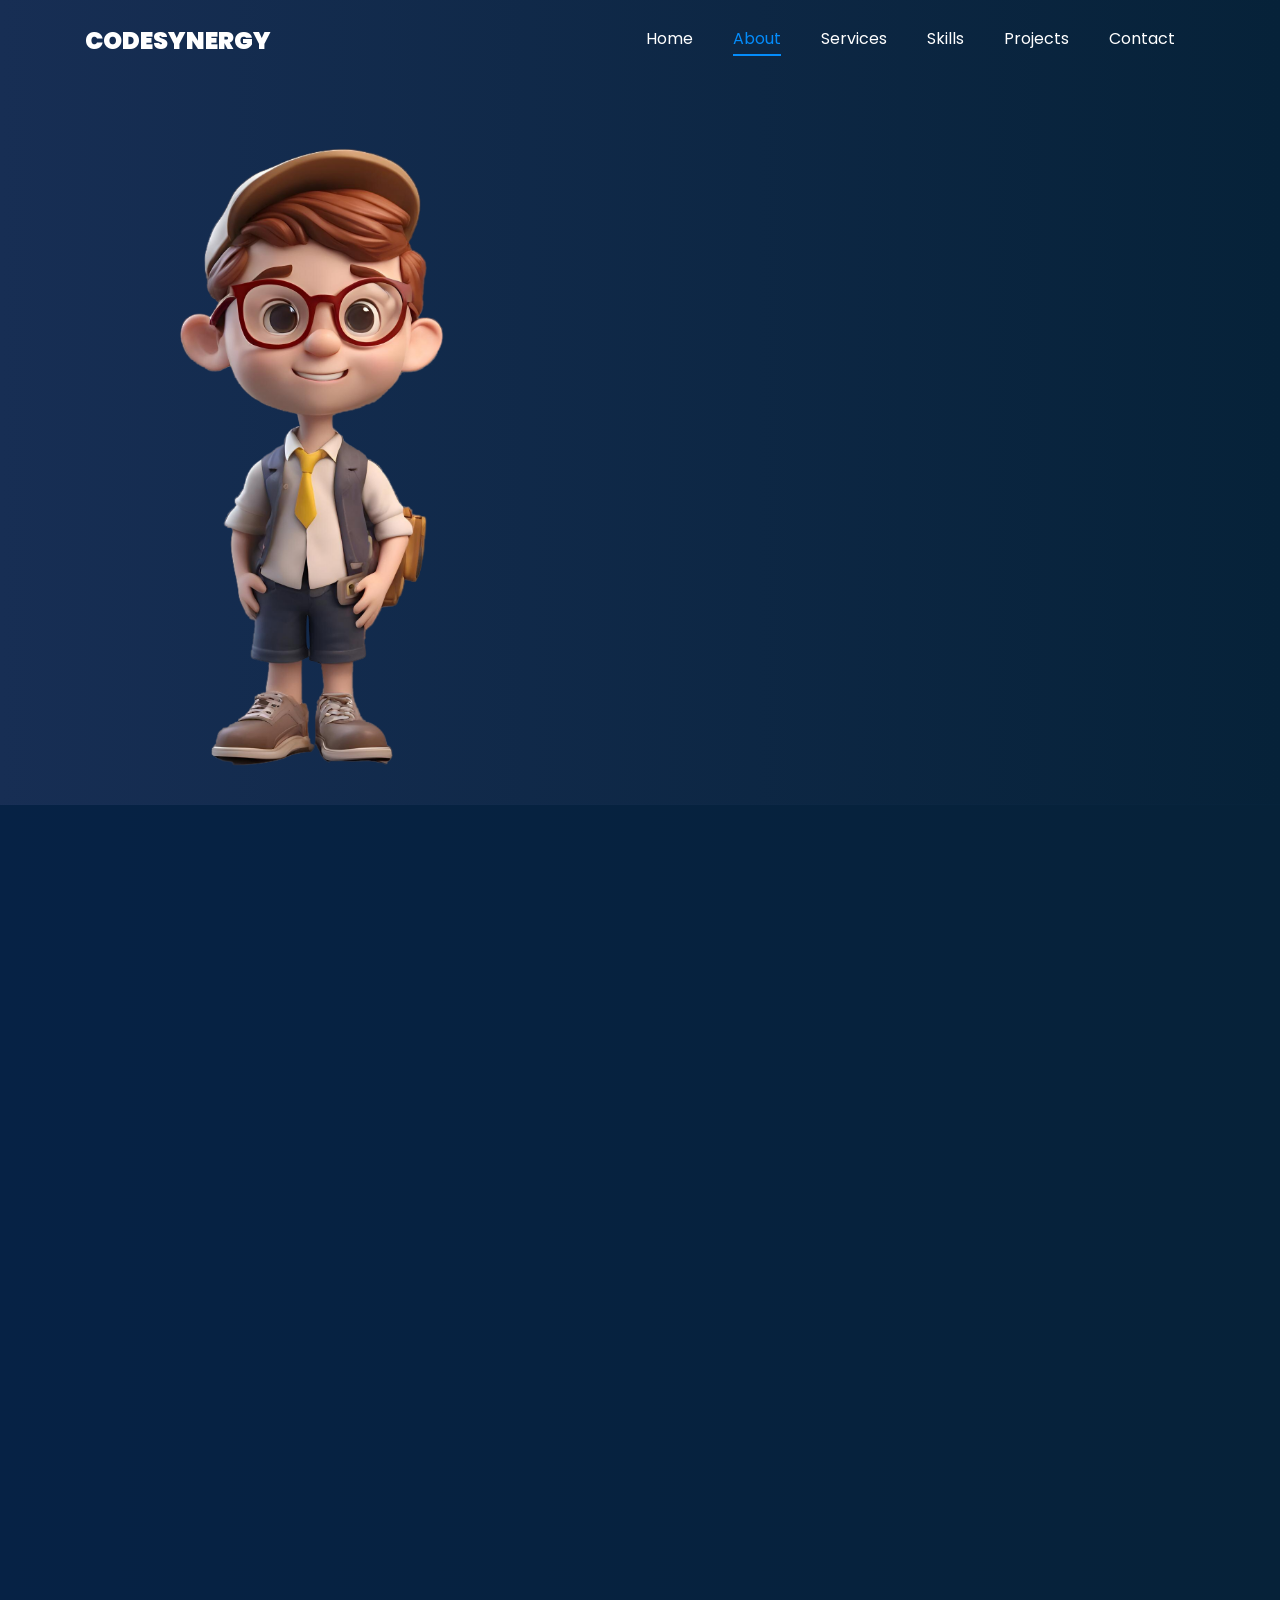
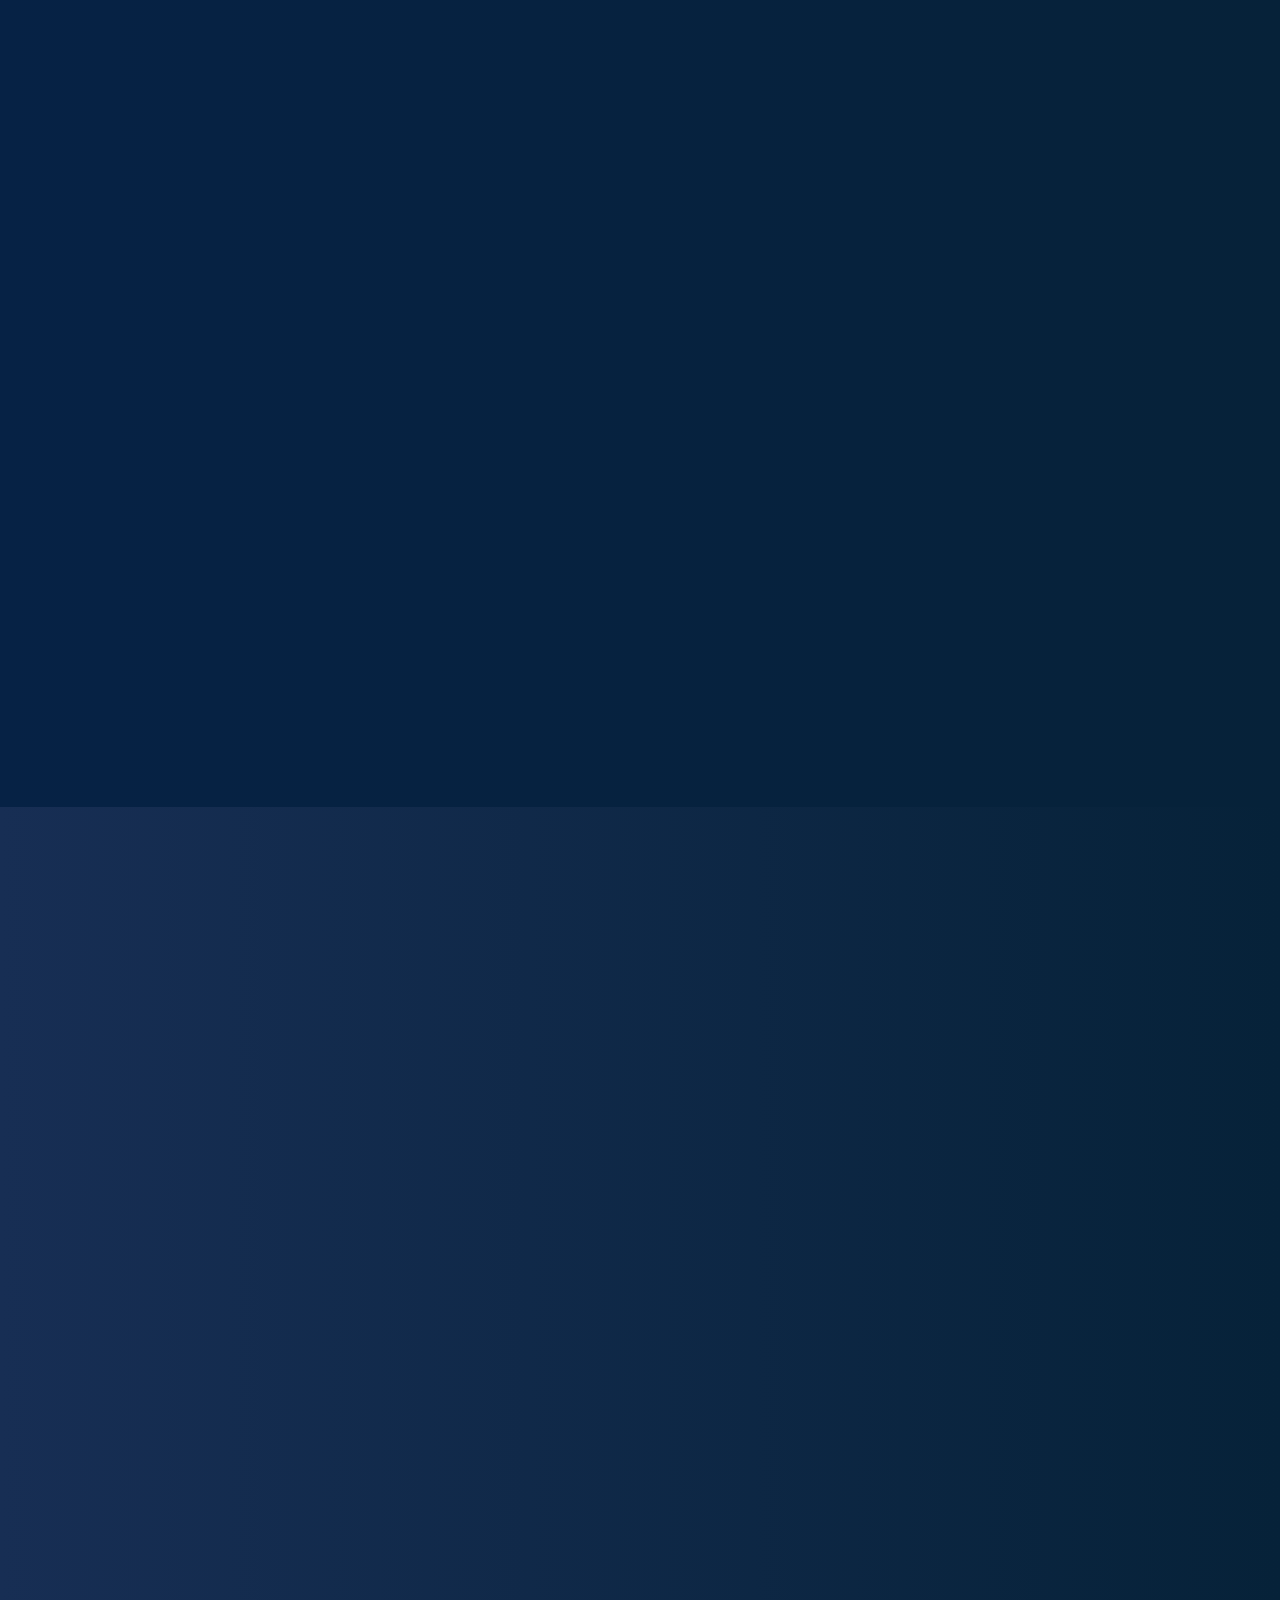
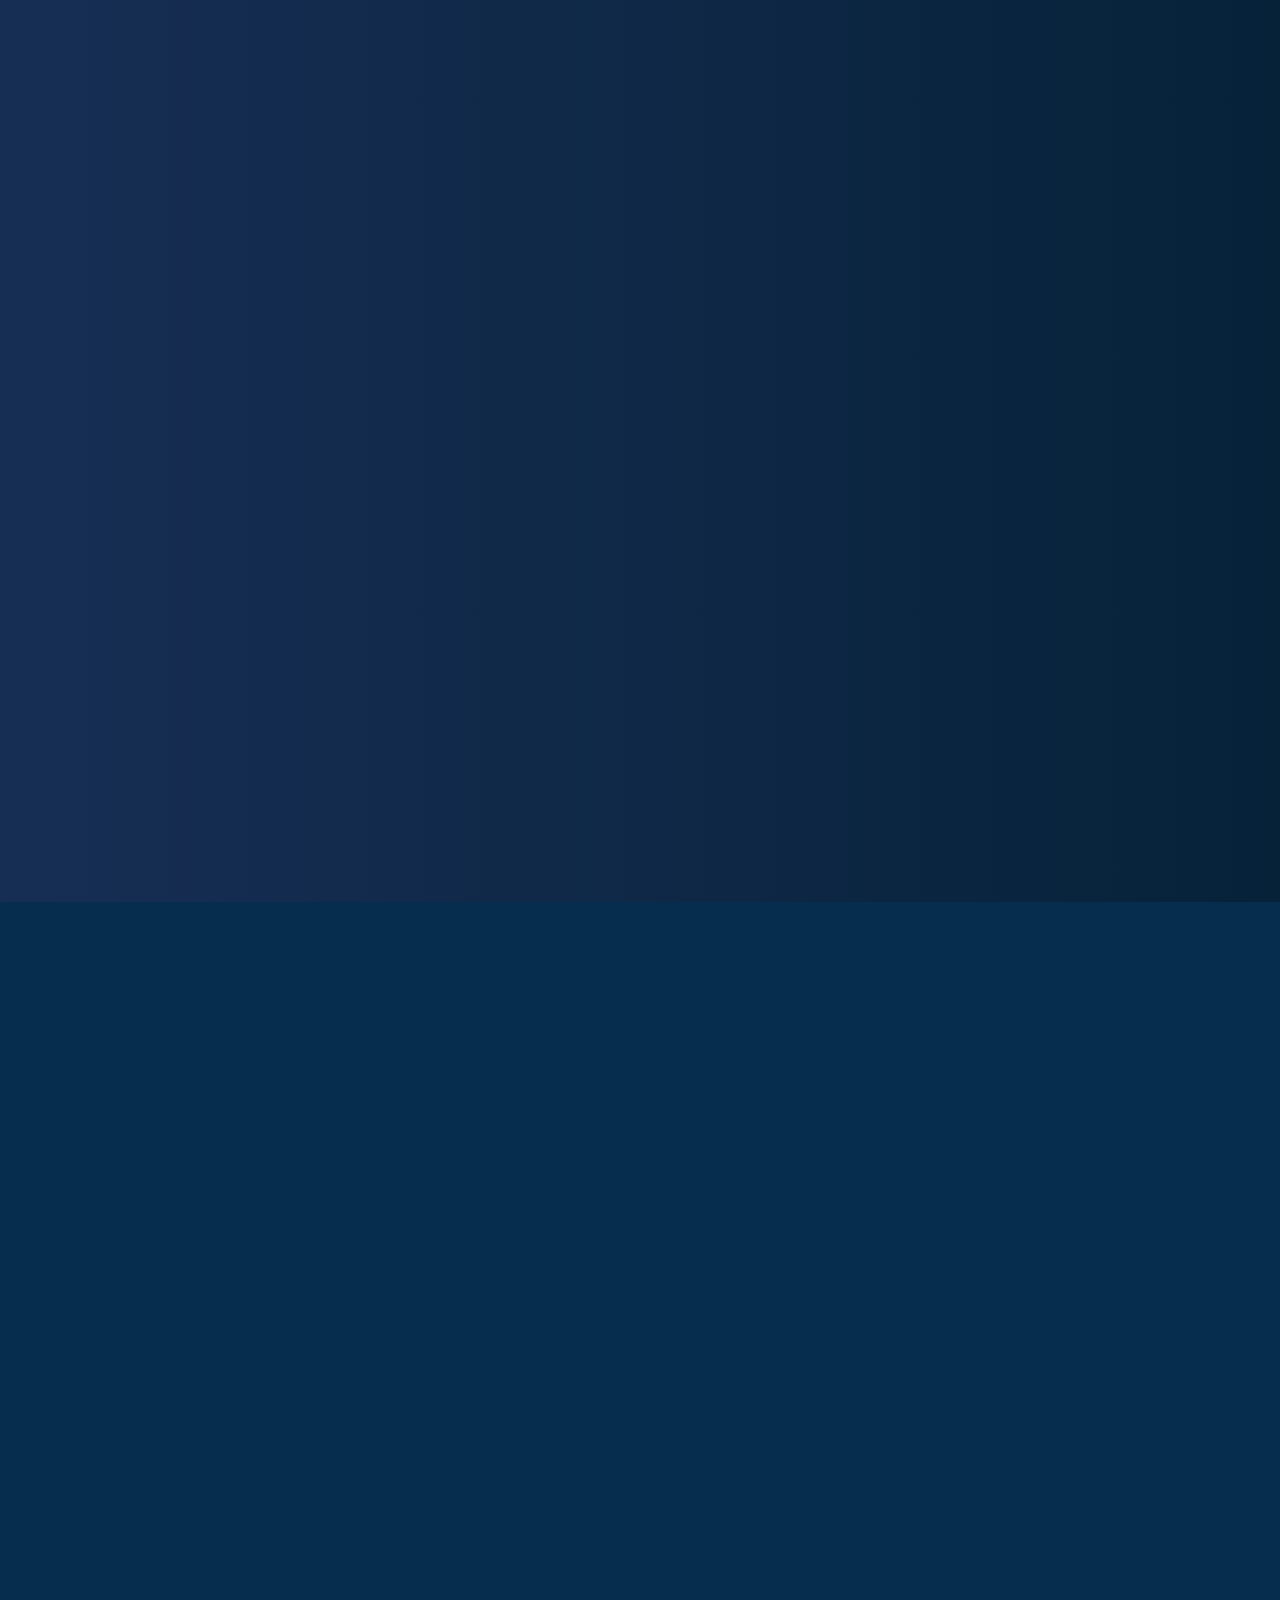
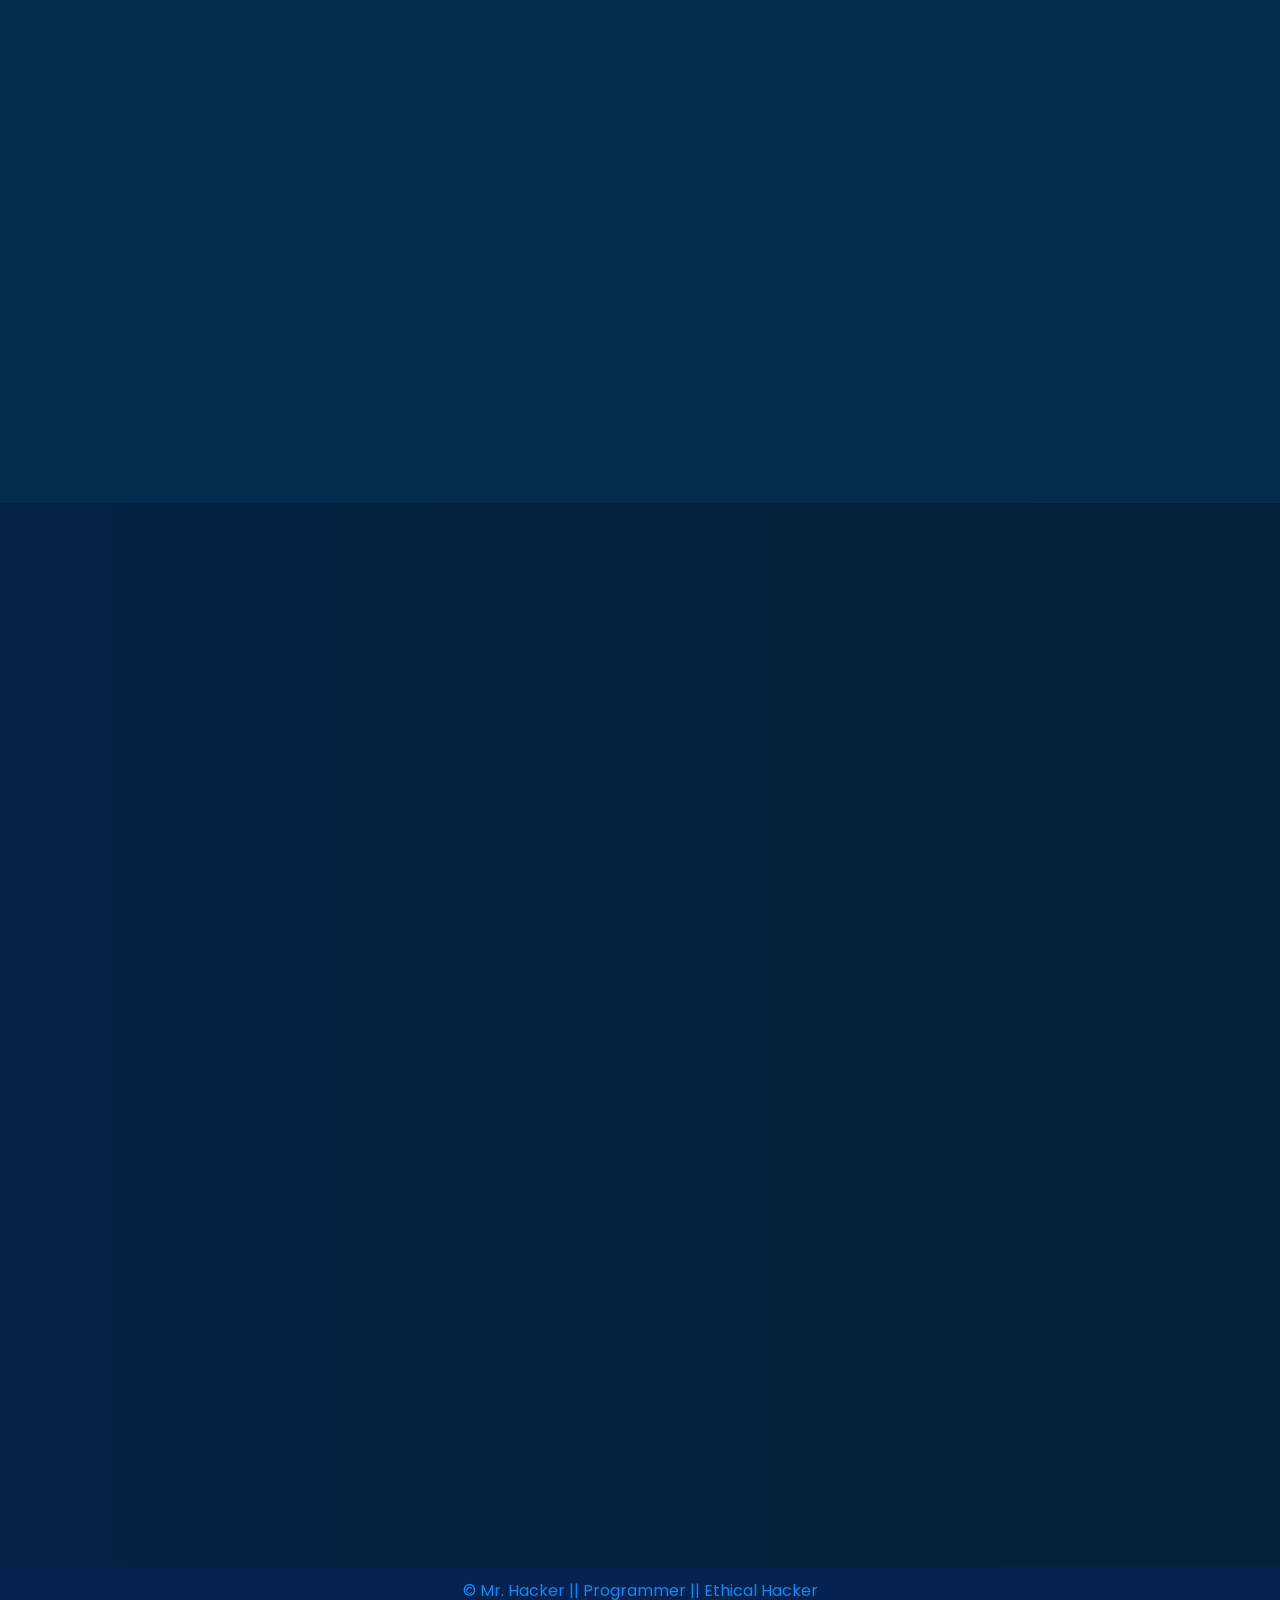
==== index.html @ ca4d8a1b "portfolio website Signed-off-by: pankajneema <pankaj200321@gmail.com>" ====
<!DOCTYPE html>
<html lang="en">

<head>

	<title>Clark - Free Bootstrap 4 Template by Colorlib</title>
	<style>
		.progress-wrap {
			background:   #3876d9;
			background-image: linear-gradient(to right, #0b3a60,#053869 );		
				padding: 20px;
			margin-bottom: 20px;
			border-radius: 5px;
			border-color:  #048cfb;
			border-width: 1px;
		}
		.progress-wrap h3 {
			font-size: 18px;
			margin-bottom: 10px;
			border-color:  #048cfb;
			border-width: 1px;
		}
		.progress-wrap p {
			font-size: 14px;
			color: #555;
		}
		.progress-wrap i { 
			font-size: 20px;
			margin-right: 10px;
			color: #007bff;
		}

		.sub_line {
			color: #d3d3d3;
		}
	</style>
	
	
	<meta charset="utf-8">
	<meta name="viewport" content="width=device-width, initial-scale=1, shrink-to-fit=no">

	<link href="https://fonts.googleapis.com/css?family=Poppins:100,200,300,400,500,600,700,800,900" rel="stylesheet">

	<link rel="stylesheet" href="css/open-iconic-bootstrap.min.css">
	<link rel="stylesheet" href="css/animate.css">
	<link rel="stylesheet" href="css/contact.css">
	<link rel="stylesheet" href="css/owl.carousel.min.css">
	<link rel="stylesheet" href="css/owl.theme.default.min.css">
	<link rel="stylesheet" href="css/magnific-popup.css">

	<link rel="stylesheet" href="css/aos.css">

	<link rel="stylesheet" href="css/ionicons.min.css">

	<link rel="stylesheet" href="css/flaticon.css">
	<link rel="stylesheet" href="css/icomoon.css">
	<script src="js/jquery-3.3.1.min.js"></script>
	<link rel="stylesheet" href="css/style.css">
	<link rel="stylesheet" href="https://cdnjs.cloudflare.com/ajax/libs/font-awesome/5.15.4/css/all.min.css">


</head>

<body data-spy="scroll" data-target=".site-navbar-target" data-offset="300">


	<nav class="navbar navbar-expand-lg navbar-dark ftco_navbar ftco-navbar-light site-navbar-target" id="ftco-navbar">
		<div class="container">
			<a class="navbar-brand" href="index.html">CodeSynergy</a>
			<button class="navbar-toggler js-fh5co-nav-toggle fh5co-nav-toggle" type="button" data-toggle="collapse"
				data-target="#ftco-nav" aria-controls="ftco-nav" aria-expanded="false" aria-label="Toggle navigation">
				<span class="oi oi-menu"></span> Menu
			</button>

			<div class="collapse navbar-collapse" id="ftco-nav">
				<ul class="navbar-nav nav ml-auto">
					<li class="nav-item"><a href="#home-section" class="nav-link"><span>Home</span></a></li>
					<li class="nav-item"><a href="#about-section" class="nav-link"><span>About</span></a></li>
					<!-- <li class="nav-item"><a href="#resume-section" class="nav-link"><span>Resume</span></a></li>  -->
					<li class="nav-item"><a href="#services-section" class="nav-link"><span>Services</span></a></li>
					<li class="nav-item"><a href="#skills-section" class="nav-link"><span>Skills</span></a></li>
					<li class="nav-item"><a href="#projects-section" class="nav-link"><span>Projects</span></a></li>
					<li class="nav-item"><a href="#contact-section" class="nav-link"><span>Contact</span></a></li>
				</ul>
			</div>
		</div>
	</nav>
	<section id="home-section" class="hero" style="background-color:  #062245; background-image: linear-gradient(to right, #062245, #062239);">
		<div class="home-slider  owl-carousel">
			<div class="slider-item ">
				<div class="overlay"></div>
				<div class="container">
					<div class="row d-md-flex no-gutters slider-text align-items-end justify-content-end"
						data-scrollax-parent="true">
						<div class="one-third js-fullheight order-md-last img"
							style="background-image:url(images/home_1.png);">
							<div class="overlay"></div>
						</div>
						<div class="one-forth d-flex  align-items-center ftco-animate"
							>
							<div class="text">
								<span class="subheading">Hello!</span>
								<h1 class="mb-4 mt-3">I'm <span>Pankaj Kumar</span></h1>
								<h2 class="mb-4">A software Engineer</h2>
								<p><a href="#" class="btn btn-primary py-3 px-4">Hire me</a> <a href="#"
										class="btn btn-white btn-outline-white py-3 px-4">My works</a></p>
							</div>
						</div>
					</div>
				</div>
			</div>

			<div class="slider-item">
				<div class="overlay"></div>
				<div class="container">
					<div class="row d-flex no-gutters slider-text align-items-end justify-content-end"
						data-scrollax-parent="true">
						<div class="one-third js-fullheight order-md-last img"
							style="background-image:url(images/home_2.png);">
							<div class="overlay"></div>
						</div>
						<div class="one-forth d-flex align-items-center ftco-animate"
							data-scrollax=" properties: { translateY: '70%' }">
							<div class="text">
								<h1><span class="subheading">Hello!</span></h1>
								<h1 class="mb-4 mt-3">I'm passionate about crafting innovative solutions as a <span>software engineer</span> based in India</h1>	
															<p><a  href="#contact-section" class="btn btn-primary py-3 px-4">Hire me</a> <a href="#services-section"
										class="btn btn-white btn-outline-white py-3 px-4">My works</a></p>
							</div>
						</div>
					</div>
				</div>
			</div>
		</div>
	</section>

	<section class="ftco-about img ftco-section ftco-no-pb" id="about-section" style="background-color: #3876d9; background-image: linear-gradient(to right, #172e54, #062239);">
		<div class="container">
			<div class="row d-flex">
				<div class="col-md-6 col-lg-5 d-flex">
					<div class="img-about img d-flex align-items-stretch">
						<div class="overlay"></div>
						<div class="img d-flex align-self-stretch align-items-center"
							style="background-image:url(images/bg_1.jpeg);">
						</div>
					</div>
				</div>
				<div class="col-md-6 col-lg-7 pl-lg-5 pb-5">
					<div class="row justify-content-start pb-3">
						<div class="col-md-12 heading-section ftco-animate">
							<h1 class="big">About</h1>
							<h2 class="mb-4">About Me</h2>
							<p>I am a software developer with 2 years of experience specializing in backend development, DevOps, web development, and automation. Driven by a passion for continuous learning, I embrace new challenges to enhance my skills and deliver cutting-edge solutions.</p>
							<ul class="about-info mt-4 px-md-0 px-2">
								<li class="d-flex"><span>Name:</span> <span>Pankaj Kumar</span></li>
								<li class="d-flex"><span>Date of birth:</span> <span>February 01, 2003</span></li>
								<li class="d-flex"><span>Address:</span> <span>Mainpuri, Uttar Pradesh,India </span></li>
								<li class="d-flex"><span>Zip code:</span> <span>205261</span></li>
								<li class="d-flex"><span>Email:</span> <span>pankaj200321@gmail.com</span></li>
								<li class="d-flex"><span>Phone: </span> <span>+918171268630</span></li>
							</ul>
						</div>
					</div>
					<div class="counter-wrap ftco-animate d-flex mt-md-3">
						<div class="text">
							<p class="mb-4">
								<span class="number" data-number="10">0</span>
								<span>Project complete</span>
							</p>
							<p><a href="resume/resume.pdf" download="pankaj_resume.pdf" class="btn btn-primary py-3 px-3">Download CV</a></p>
						</div>
					</div>
				</div>
			</div>
		</div>
	</section>


	<!-- Services  Center Start  -->
	<section id="services-section" class="pb-3" style="background-color:  #062245; background-image: linear-gradient(to right, #062245, #062239);">
		<div class="container">
			<div class="row justify-content-center py-5 ">
				<div class="col-md-12 heading-section text-center ftco-animate">
					<h1 class="big big-2">Services</h1>
					<h2 class="mb-4">Services</h2>
					<p>Leveraging my expertise to deliver exceptional solutions across various domains.</p>
				</div>
			</div>
			<div class="row">

				<div class="col-md-4 text-center d-flex ftco-animate">
					<a href="#" class="services-1">
						<span class="icon">
							<i class="fab fa-js-square fa-2x" style="color: #0788ff;"></i>
						</span>
						<div class="desc">
							<h3 class="mb-5">Web Development</h3>
							<p>Creating responsive and dynamic websites using HTML, CSS, JavaScript,PHP,Nodejs and frameworks like React and laravel.</p>
						</div>
					</a>
				</div>
				<div class="col-md-4 text-center d-flex ftco-animate">
					<a href="#" class="services-1">
						<span class="icon">
							<i class="fas fa-mobile-alt fa-2x" style="color: #0788ff;"></i>
						</span>
						<div class="desc">
							<h3 class="mb-5">Mobile App Development</h3>
							<p>Developing cross-platform mobile applications with React Native</p>
						</div>
					</a>
				</div>
				<div class="col-md-4 text-center d-flex ftco-animate">
					<a href="#" class="services-1">
						<span class="icon">
							<i class="fas fa-desktop fa-2x" style="color: #0788ff;"></i>
						</span>
						<div class="desc">
							<h3 class="mb-5">Desktop Application Development</h3>
							<p>Building cross-platform desktop applications using technologies like Electron and Qt.</p>
						</div>
					</a>
				</div>

				<div class="col-md-4 text-center d-flex ftco-animate">
					<a href="#" class="services-1">
						<span class="icon">
							<i class="fas fa-cogs fa-2x" style="color: #0788ff;"></i>
						</span>
						<div class="desc">
							<h4 class="mb-5">API Development and Integration</h4>
							<p>Designing and implementing RESTful APIs and GraphQL endpoint, Integrating third-party APIs to extend functionality and improve user experience.
							</p>
						</div>
					</a>
				</div>
				<div class="col-md-4 text-center d-flex ftco-animate">
					<a href="#" class="services-1">
						<span class="icon">
							<i class="fas fa-terminal fa-2x" style="color: #0788ff;"></i>
						</span>
						<div class="desc">
							<h4 class="mb-5">Scripting and Automation</h4>
							<p>Developing scripts for data processing, file manipulation, and system administration.Automating routine tasks such as backups, updates, and system monitoring.Using tools like cron (Linux).
							</p>
						</div>
					</a>
				</div>
				<div class="col-md-4 text-center d-flex ftco-animate">
					<a href="#" class="services-1">
						<span class="icon">
							<i class="fas fa-chart-bar fa-2x" style="color: #0788ff;"></i>
						</span>
						<div class="desc">
							<h4 class="mb-5">Data Processing and Analysis</h4>
							<p>Transforming and cleaning data for analysis or reporting.Performing basic data analysis using tools like Python (Pandas, NumPy) and Excel.
							</p>
						</div>
					</a>
				</div>
				<div class="col-md-4 text-center d-flex ftco-animate">
					<a href="#" class="services-1">
						<span class="icon">
							<i class="fas fa-cloud fa-2x" style="color: #0788ff;"></i>
						</span>
						<div class="desc">
							<h4 class="mb-5">DevOps Services </h4>
							<p>Continuous Integration/Continuous Deployment,
								Cloud Services Management,
							   Containerization and Orchestration,
							   Monitoring and Logging,
							   Configuration Management,
							</p>
						</div>
					</a>
				</div>
				<div class="col-md-4 text-center d-flex ftco-animate">
					<a href="#" class="services-1">
						<span class="icon">
							<i class="fas fa-shield-alt fa-2x" style="color: #0788ff;"></i>
						</span>
						<div class="desc">
							<h4 class="mb-5">Penetration Testing Services</h4>
							<p>Network Penetration Testing , Web Application Penetration Testing ,Mobile Application Penetration Testing , Vulnerability Assessment</p>
						</div>
					</a>
				</div>
				<div class="col-md-4 text-center d-flex ftco-animate">
					<a href="#" class="services-1">
						<span class="icon">
							<i class="fas fa-network-wired fa-2x" style="color: #0788ff;"></i>
						</span>
						<div class="desc">
							<h3 class="mb-5">Networking & Security</h3>
							<p>Providing secure and reliable networking solutions, network configuration.</p>
						</div>
					</a>
				</div>
			</div>
		</div>
	</section>
	<!-- Services  Sestion End  -->

	<!-- Skills Section Start -->
	<section  id="skills-section" class="pb-3" style="background-color: #3876d9; background-image: linear-gradient(to right, #172e54, #062239);">
		<div class="container">
			<div class="row justify-content-center pb-5  py-5">
				<div class="col-md-12 heading-section text-center ftco-animate">
					<h1 class="big big-2">Skills</h1>
					<h2 class="mb-4">My Skills</h2>
					<p  style="color: #d3d3d3; font-size: medium;">Constantly enhancing my core competencies and technical expertise through continuous learning and application.</p>
				</div>
			</div>
			<div class="row">
				<div class="col-md-6 animate-box">
					<div class="progress-wrap ftco-animate">
						<h3><i class="fab fa-python" style="color: #0788ff; font-size: 25px;"></i> Python Development</h3>
						<p style="color: #d3d3d3; font-size: medium;">Experienced with Django, Flask, and data analysis libraries.</p>
					</div>
				</div>
				<div class="col-md-6 animate-box">
					<div class="progress-wrap ftco-animate">
						<h3> <i class="fas fa-brain" style="color: #0788ff; font-size: 25px;"></i> DSA & Problem Solving</h3>
						<p style="color: #d3d3d3; font-size: medium;">Strong foundation in algorithms, data structures, and competitive programming.</p>
					</div>
				</div>
				<div class="col-md-6 animate-box">
					<div class="progress-wrap ftco-animate">
						<h3> <i class="fab fa-js" style="color: #0788ff; font-size: 25px;"></i> MERN Stack</h3>
						<p style="color: #d3d3d3; font-size: medium;"> Proficient in MongoDB, Express.js, React.js, and Node.js for full-stack development.</p>
					</div>
				</div>
				<div class="col-md-6 animate-box">
					<div class="progress-wrap ftco-animate">
						<h3><i class="fas fa-code" style="color: #0788ff; font-size: 25px;"></i> Web Development</h3>
						<p style="color: #d3d3d3; font-size: medium;"> Skilled in HTML, CSS, JavaScript, PHP, and Laravel. </p>
					</div>
				</div>
				<div class="col-md-6 animate-box">
					<div class="progress-wrap ftco-animate">
						<h3> <i class="fas fa-database" style="color: #0788ff; font-size: 25px;"></i> Database Management</h3>
						<p style="color: #d3d3d3; font-size: medium;">Expertise in SQL, MongoDB, PostgreSQL, and Redis.</p>
					</div>
				</div>
				<div class="col-md-6 animate-box">
					<div class="progress-wrap ftco-animate">
						<h3><i class="fas fa-code-branch" style="color: #0788ff; font-size: 25px;"></i> Version Control</h3>
						<p style="color: #d3d3d3; font-size: medium;">Proficient in Git and GitHub for source code management.</p>
					</div>
				</div>
				<div class="col-md-6 animate-box">
					<div class="progress-wrap ftco-animate">
						<h3><i class="fas fa-cloud" style="color: #0788ff; font-size: 25px;"></i> Cloud Services</h3>
						<p style="color: #d3d3d3; font-size: medium;">Experience with AWS, GCP, and Azure for cloud-based solutions.</p>
					</div>
				</div>
				<div class="col-md-6 animate-box">
					<div class="progress-wrap ftco-animate">
						<h3><i class="fas fa-comments" style="color: #0788ff; font-size: 25px;"></i> Messaging & Streaming</h3>
						<p style="color: #d3d3d3; font-size: medium;">Hands-on with RabbitMQ, Apache Kafka, and WebSockets.</p>
					</div>
				</div>
				<div class="col-md-6 animate-box">
					<div class="progress-wrap ftco-animate">
						<h3><i class="fas fa-cubes" style="color: #0788ff; font-size: 25px;"></i> Architectural Patterns</h3>
						<p style="color: #d3d3d3; font-size: medium;">Knowledge of microservices, server management, and scalable architectures.</p>
					</div>
				</div>
				<div class="col-md-6 animate-box">
					<div class="progress-wrap ftco-animate">
						<h3><i class="fas fa-cogs" style="color: #0788ff; font-size: 25px;"></i> API Technologies</h3>
						<p style="color: #d3d3d3; font-size: medium;">Developed RESTful APIs and used GraphQL for efficient data querying.</p>
					</div>
				</div>
				<div class="col-md-6 animate-box">
					<div class="progress-wrap ftco-animate">
						<h3><i class="fas fa-tools" style="color: #0788ff; font-size: 25px;"></i> DevOps & QA</h3>
						<p style="color: #d3d3d3; font-size: medium;">Familiar with CI/CD pipelines, Jenkins, and automated testing.</p>
					</div>
				</div>
				<div class="col-md-6 animate-box">
					<div class="progress-wrap ftco-animate">
						<h3><i class="fas fa-mobile-alt" style="color: #0788ff; font-size: 25px;"></i> App Development</h3>
						<p style="color: #d3d3d3; font-size: medium;">Experience in developing mobile applications using React Native.</p>
					</div>
				</div>
				<div class="col-md-6 animate-box">
					<div class="progress-wrap ftco-animate">
						<h3><i class="fas fa-chart-line" style="color: #0788ff; font-size: 25px;"></i> Monitoring & Logging</h3>
						<p style="color: #d3d3d3; font-size: medium;">Using Prometheus, Grafana, and ELK Stack for monitoring and logging.</p>
					</div>
				</div>
				<div class="col-md-6 animate-box">
					<div class="progress-wrap ftco-animate">
						<h3><i class="fab fa-linux" style="color: #0788ff; font-size: 25px;"></i> Operating Systems</h3>
						<p style="color: #d3d3d3; font-size: medium;">Skilled in Linux (Ubuntu, CentOS, Kali) and Windows environments.</p>
					</div>
				</div>
				<div class="col-md-6 animate-box">
					<div class="progress-wrap ftco-animate">
						<h3><i class="fas fa-user-secret" style="color: #0788ff; font-size: 25px;"></i> Penetration Testing</h3>
						<p style="color: #d3d3d3; font-size: medium;">Experience with Kali Linux, Metasploit, and network security tools.</p>
					</div>
				</div>
				<div class="col-md-6 animate-box">
					<div class="progress-wrap ftco-animate">
						<h3><i class="fas fa-network-wired" style="color: #0788ff; font-size: 25px;"></i> Networking</h3>
						<p style="color: #d3d3d3; font-size: medium;">Understanding of TCP/IP, DNS, DHCP, and network configuration.</p>
					</div>
				</div>
			</div>
		</div>
	</section>
<!-- Skills Section End -->

     
<!-- Project Section Started -->
	<section class=" ftco-project pb-3" id="projects-section" style="background-color:  #072d4e; background-image: linear-gradient(to right, #072d4e, #072d4e);">
		<div class="container">
			<div class="row justify-content-center pb-5  py-5">
				<div class="col-md-12 heading-section text-center ftco-animate">
					<h1 class="big big-2">Projects</h1>
					<h2 class="mb-4">Our Projects</h2>
					<p>Explore my diverse range of projects, reflecting my expertise in various technologies and methodologies. </p>
				</div>
			</div>
			<div class="row">
				<div class="col-md-4">
					<div class="project img ftco-animate d-flex justify-content-center align-items-center"
						style="background-image: url(images/project-4.jpg);">
						<div class="overlay"></div>
						<div class="text text-center p-4">
							<h3><a href="#"> <b>AI Assistant </b> <br> Tech Stack - React Native, openai APi</a></h3>
							<span>Android/ios app development</span>
						</div>
					</div>
				</div>
				<div class="col-md-8">
					<div class="project img ftco-animate d-flex justify-content-center align-items-center"
						style="background-image: url(images/project-5.jpg);">
						<div class="overlay"></div>
						<div class="text text-center p-4">
							<h3><a href="#"><b>Facebook Clone (UI)</b> <br> Tech  - Mern stack,</a></h3>
							<span>Web Development</span>
						</div>
					</div>
				</div>

				<div class="col-md-8">
					<div class="project img ftco-animate d-flex justify-content-center align-items-center"
						style="background-image: url(images/project-1.jpg);">
						<div class="overlay"></div>
						<div class="text text-center p-4">
							<h3><a href="#"><b>Ludo Game</b> <br>Tech - Python</a></h3>
							<span>python Development</span>
						</div>
					</div>

					<div class="project img ftco-animate d-flex justify-content-center align-items-center"
						style="background-image: url(images/project-6.jpg);">
						<div class="overlay"></div>
						<div class="text text-center p-4">
							<h3><a href="#"><b>Task Management Tool</b> <br>Tech - Mern stack</a></h3>
							<span>Web Development</span>
						</div>
					</div>
				</div>
				<div class="col-md-4">
					<div class="row">
						<div class="col-md-12">
							<div class="project img ftco-animate d-flex justify-content-center align-items-center"
								style="background-image: url(images/project-2.jpg);">
								<div class="overlay"></div>
								<div class="text text-center p-4">
									<h3><a href="#"><b>Snake Game</b> <br>Tech - Python</a></h3>
							        <span>python Development</span>
								</div>
							</div>
						</div>
						<div class="col-md-12">
							<div class="project img ftco-animate d-flex justify-content-center align-items-center"
								style="background-image: url(images/project-3.jpg);">
								<div class="overlay"></div>
								<div class="text text-center p-4">
									<h3><a href="#"> <b>BaatCheet App </b> <br> Tech Stack - React Native, Mongodb, WebSockets</a></h3>
							        <span>Android/ios app development</span>
								</div>
							</div>
						</div>
					</div>
				</div>
			</div>
		</div>
	</section>
<!-- Project Section Eded -->

	<!-- <section class="ftco-section ftco-no-pt ftco-no-pb ftco-counter img" id="section-counter">
		<div class="container">
			<div class="row d-md-flex align-items-center">
				<div class="col-md d-flex justify-content-center counter-wrap ftco-animate">
					<div class="block-18">
						<div class="text">
							<strong class="number" data-number="100">0</strong>
							<span>Awards</span>
						</div>
					</div>
				</div>
				<div class="col-md d-flex justify-content-center counter-wrap ftco-animate">
					<div class="block-18">
						<div class="text">
							<strong class="number" data-number="1200">0</strong>
							<span>Complete Projects</span>
						</div>
					</div>
				</div>
				<div class="col-md d-flex justify-content-center counter-wrap ftco-animate">
					<div class="block-18">
						<div class="text">
							<strong class="number" data-number="1200">0</strong>
							<span>Happy Customers</span>
						</div>
					</div>
				</div>
				<div class="col-md d-flex justify-content-center counter-wrap ftco-animate">
					<div class="block-18">
						<div class="text">
							<strong class="number" data-number="500">0</strong>
							<span>Cups of coffee</span>
						</div>
					</div>
				</div>
			</div>
		</div>
	</section> -->


	<!-- Free Lancing Section start -->
	<!-- <section class="ftco-section ftco-hireme img margin-top" style="background-image: url(images/bg_1.jpg)">
		<div class="container">
			<div class="row justify-content-center">
				<div class="col-md-7 ftco-animate text-center">
					<h2>I'm <span>Available</span> for freelancing</h2>
					<p>A small river named Duden flows by their place and supplies it with the necessary regelialia.</p>
					<p class="mb-0"><a href="#" class="btn btn-primary py-3 px-5">Hire me</a></p>
				</div>
			</div>
		</div>
	</section> -->
	<!-- Free Lancing Section End -->



	<!-- Contact Start Here -->
	<section class="contact-section pb-5" id="contact-section" style="background-color:  #062245; background-image: linear-gradient(to right, #062245, #062239);">
		<div class="container ">
			<div class="row justify-content-center py-5 ">
				<div class="col-md-12 heading-section text-center ftco-animate">
					<h1 class="big big-2">Contact</h1>
					<h2 class="mb-4">Contact Me</h2>
					<p>Ready to turn your ideas into reality? Message me or call to begin the journey.</p>
				</div>
			</div>
			<div class=" container border border-primary rounded py-5 ftco-animate" style="background-color:  #05325c; background-image: linear-gradient(to right, #05325c, #062239);">
				<div class="row justify-content-center" style="display: flex;">
				<div class="col-3" onclick="location.href='https://wa.me/918171268630/';" style="cursor: pointer;">
					<center><h3 style="color: #048CFB;">💬📞</h3></center>
					<p class="text-center"> +91 8171268630 <br>
					<span>📱 Let's chat!</span></p>
				</div>
				<div class="col-3">
					<center><h3 style="color: #048CFB;">📮</h3></center>
					 <p class="text-center">pankaj200321@gmail.com</p>
				</div>
				<div class="col-3" onclick="location.href='https://www.example.com';" style="cursor: pointer;">
					<center><h3 style="color: #048CFB;">📍🗺️</h3></center>
					<div class="text-center">sector 62, Noida, Uttar Pradesh, India</div>
				</div>
			</div>
			<hr style="border: none; height: 1px; background-color: #048cfb;">
			<!-- Here Contact Form Started  -->		 
			<div >
			<div class="container" >
				<div class="row justify-content-center">
					<div class="col-md-15">
						<div class="row justify-content-center">
							<div class="col-md-6">
								<p><em>Open to collaboration and innovative ideas. Contact me for inquiries, projects,
										or just to connect. Excited to discuss and collaborate!</em></p>
								<p><img src="images/undraw-contact.svg" alt="Image" class="img-fluid"></p>
							</div>
							<div class="col-md-6">
								<form class="mb-5" method="post" id="contactForm" name="contactForm">
									<div class="row">
										<div class="col-md-12 form-group">
											<input type="text" class="form-control" name="name" id="name"
												placeholder="Your name">
										</div>
									</div>
									<div class="row">
										<div class="col-md-12 form-group">
											<input type="text" class="form-control" name="email" id="email"
												placeholder="Email">
										</div>
									</div>
									<div class="row">
										<div class="col-md-12 form-group">
											<input type="text" class="form-control" name="subject" id="subject"
												placeholder="Subject">
										</div>
									</div>
									<div class="row">
										<div class="col-md-12 form-group">
											<textarea class="form-control" name="message" id="message" cols="30"
												rows="7" placeholder="Write your message"></textarea>
										</div>
									</div>
									<div class="row">
										<div class="col-12">
											<input type="submit" value="Send Message"
												class="btn btn-primary rounded-0 py-2 px-4">
											<span class="submitting"></span>
										</div>
									</div>
								</form>
								<div id="form-message-warning mt-4"></div>
								<div id="form-message-success">
									Your message was sent, thank you!
								</div>
							</div>
						</div>
					</div>
				</div>
			</div>
		</div>
		</div>
		</div>
    </section>  
	<footer style="background-color:  #062250;">
	<div style=" text-align: center; color: #048cfb; padding: 10px;">
		&copy;  Mr. Hacker  || Programmer || Ethical Hacker 	  </div> 
	</footer>
			<!-- Contact From End Here  Stop  -->
			<!-- Contact End Here -->
			<!-- <script src="js/jquery.min.js"></script> -->
			<script src="js/jquery-migrate-3.0.1.min.js"></script>
			<script src="js/popper.min.js"></script>
			<script src="js/bootstrap.min.js"></script>
			<script src="js/jquery.easing.1.3.js"></script>
			<script src="js/jquery.waypoints.min.js"></script>
			<script src="js/jquery.stellar.min.js"></script>
			<script src="js/owl.carousel.min.js"></script>
			<script src="js/jquery.magnific-popup.min.js"></script>
			<script src="js/aos.js"></script>
			<script src="js/jquery.animateNumber.min.js"></script>
			<script src="js/scrollax.min.js"></script>
			<script src="js/contact.js"></script>
			<script src="js/main.js"></script>
			<!-- <script src="js/jquery-3.3.1.min.js"></script> -->
			<script src="js/jquery.validate.min.js"></script>

</body>

</html>
---- css/contact.css ----
a {
    -webkit-transition: .3s all ease;
    -o-transition: .3s all ease;
    transition: .3s all ease; }
    a, a:hover {
      text-decoration: none !important; }
  
  .text-black {
    color: #000; }
  
  .content {
    padding: 7rem 0; }
  
  .heading {
    font-size: 2.5rem;
    font-weight: 900; }
  
  .form-control {
    border: none;
    background: #f3f3f3; }
    .form-control:active, .form-control:focus {
      outline: none;
      -webkit-box-shadow: none;
      box-shadow: none;
      border-color: #000;
      background: #f3f3f3; }
  
  .col-form-label {
    color: #000; }
  
  .btn, .form-control, .custom-select {
    height: 50px; }
  
  .custom-select:active, .custom-select:focus {
    outline: none;
    -webkit-box-shadow: none;
    box-shadow: none;
    border-color: #000; }
  
  .btn {
    border: none;
    border-radius: 4px !important; }
    .btn.btn-primary {
      background: #000;
      color: #fff;
      padding: 15px 20px; }
    .btn:hover {
      color: #fff; }
    .btn:active, .btn:focus {
      outline: none;
      -webkit-box-shadow: none;
      box-shadow: none; }
  
  .box {
    padding: 40px;
    /* background: #fff; */
    -webkit-box-shadow: -30px 30px 0px 0 rgba(0, 0, 0, 0.08);
    box-shadow: -30px 30px 0px 0 rgba(0, 0, 0, 0.08); }
    .box h3 {
      font-size: 14px;
      margin-bottom: 30px;
      text-align: center; }
  
  label.error {
    font-size: 12px;
    color: red; }
  
  #message {
    resize: vertical; }
  
  #form-message-warning, #form-message-success {
    display: none; }
  
  #form-message-warning {
    color: #B90B0B; }
  
  #form-message-success {
    color: #55A44E;
    font-size: 18px;
    font-weight: bold; }
  
  .submitting {
    float: left;
    width: 100%;
    padding: 10px 0;
    display: none;
    font-weight: bold;
    font-size: 12px;
    color: #000; }
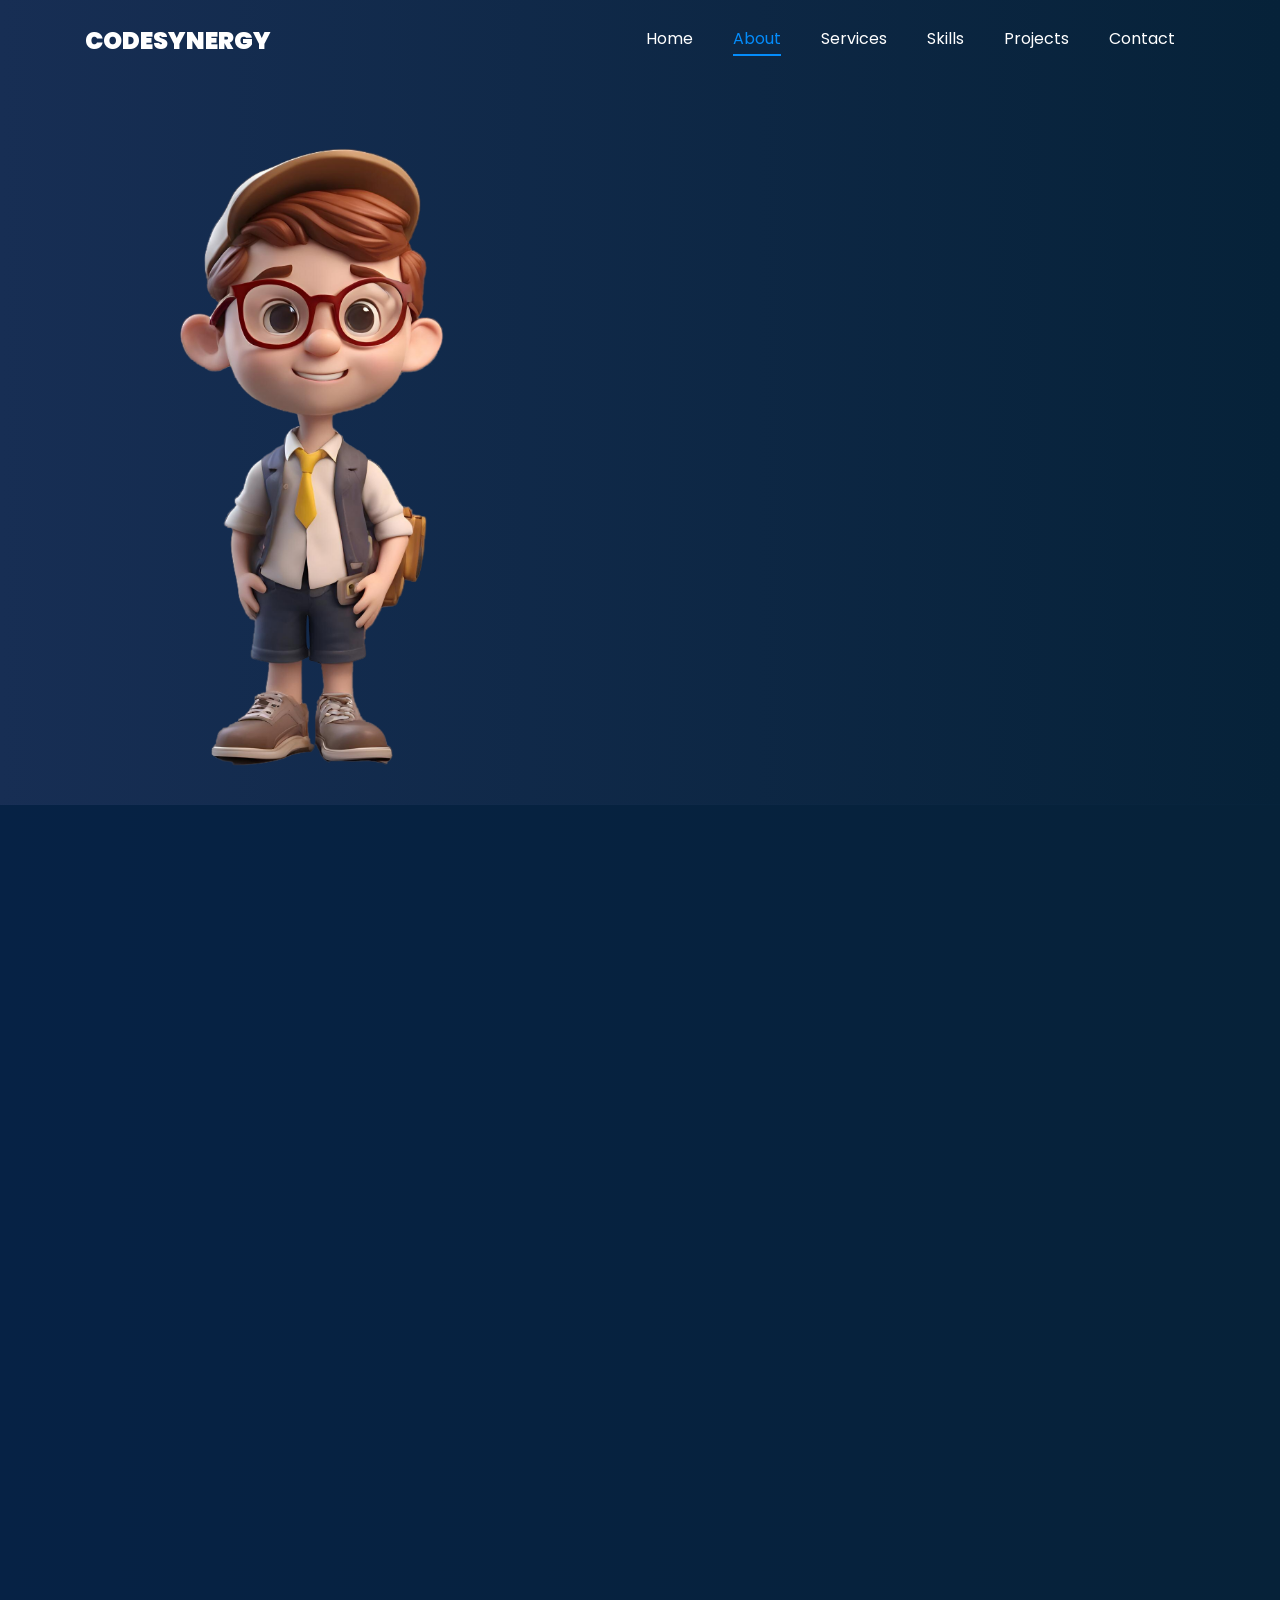
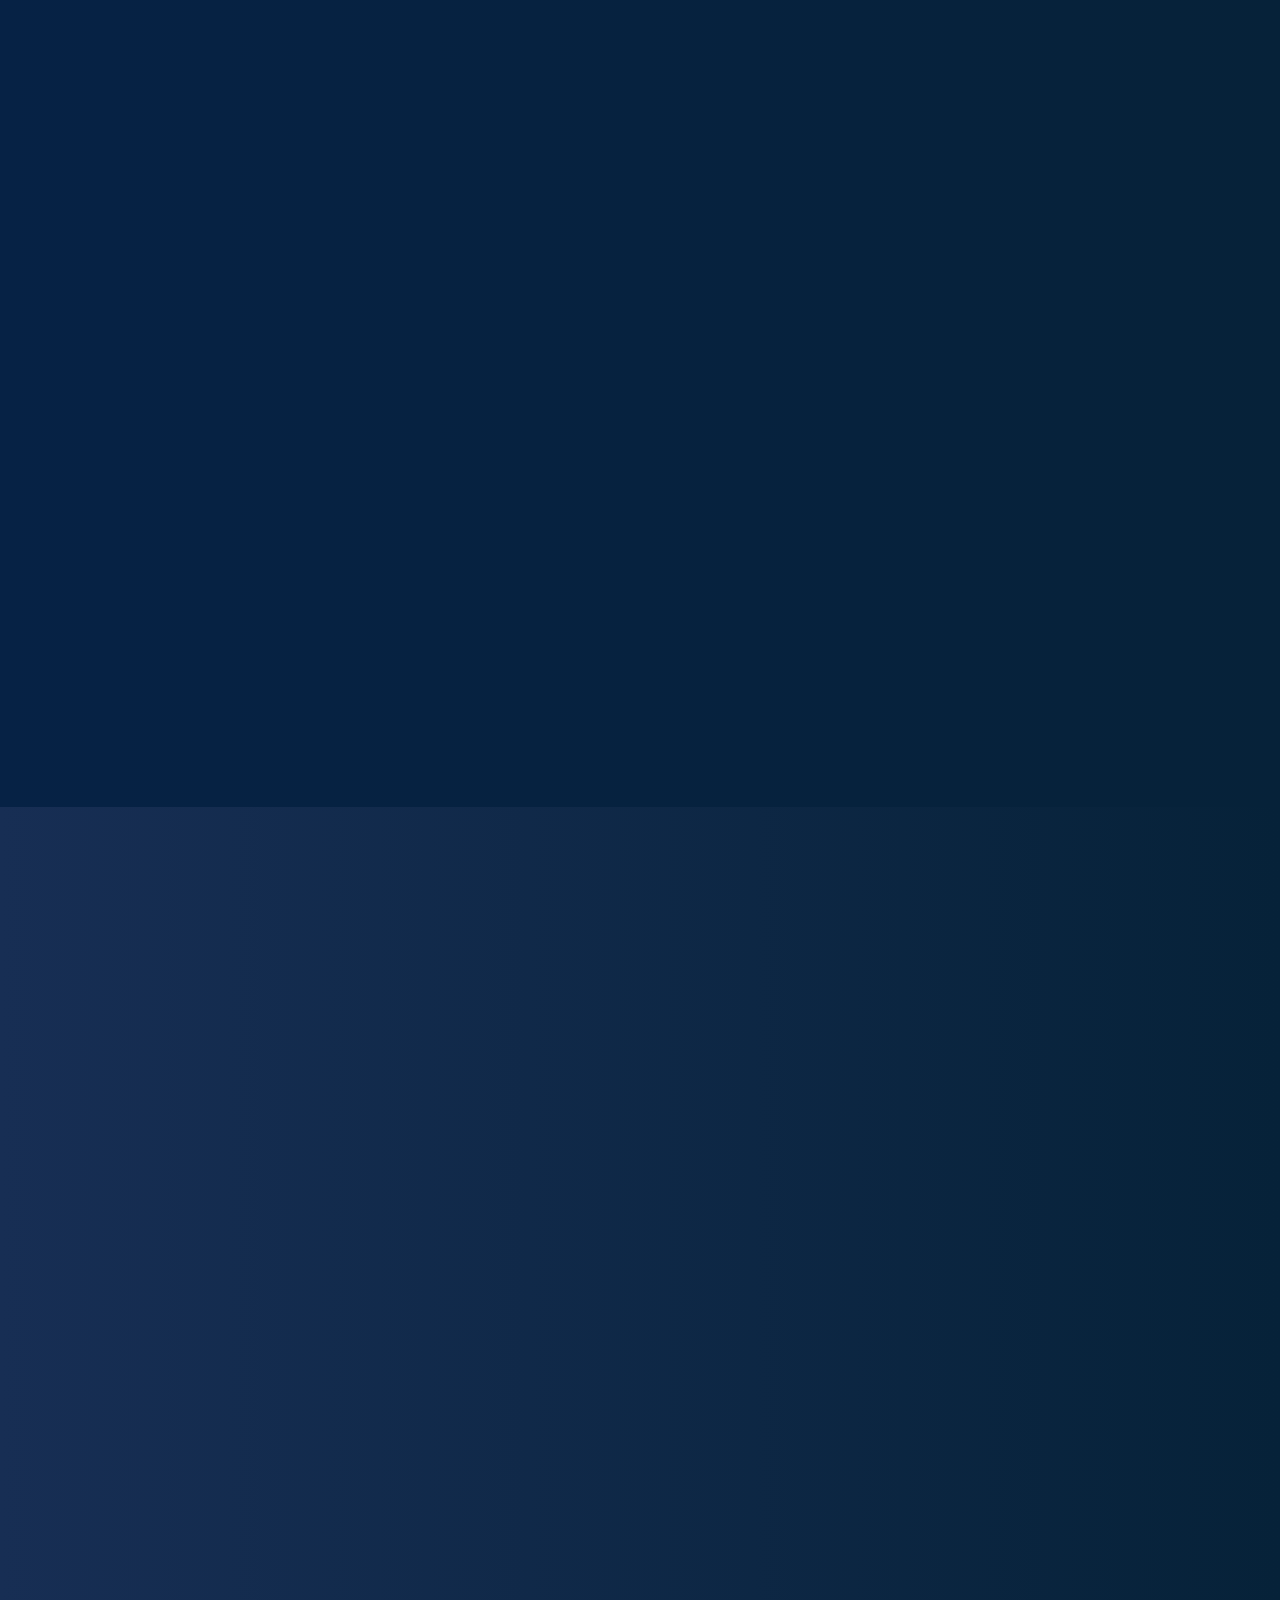
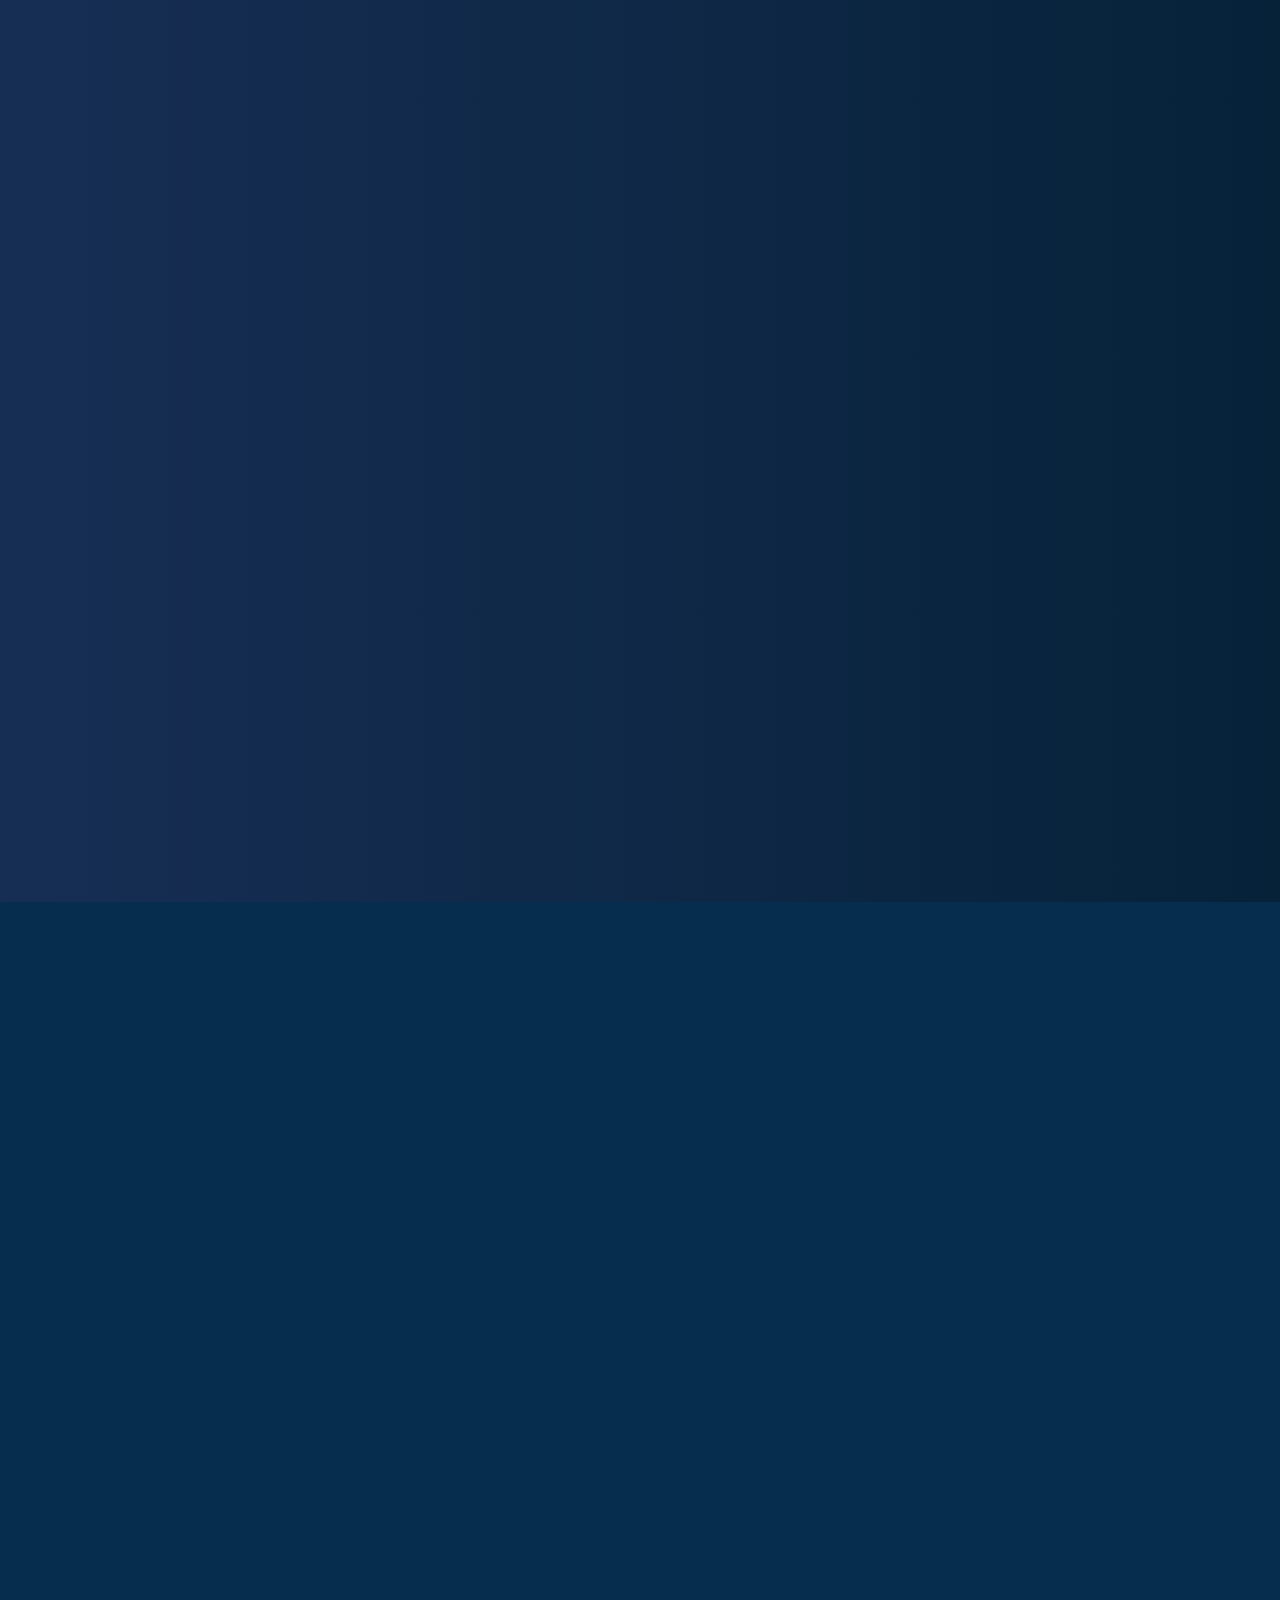
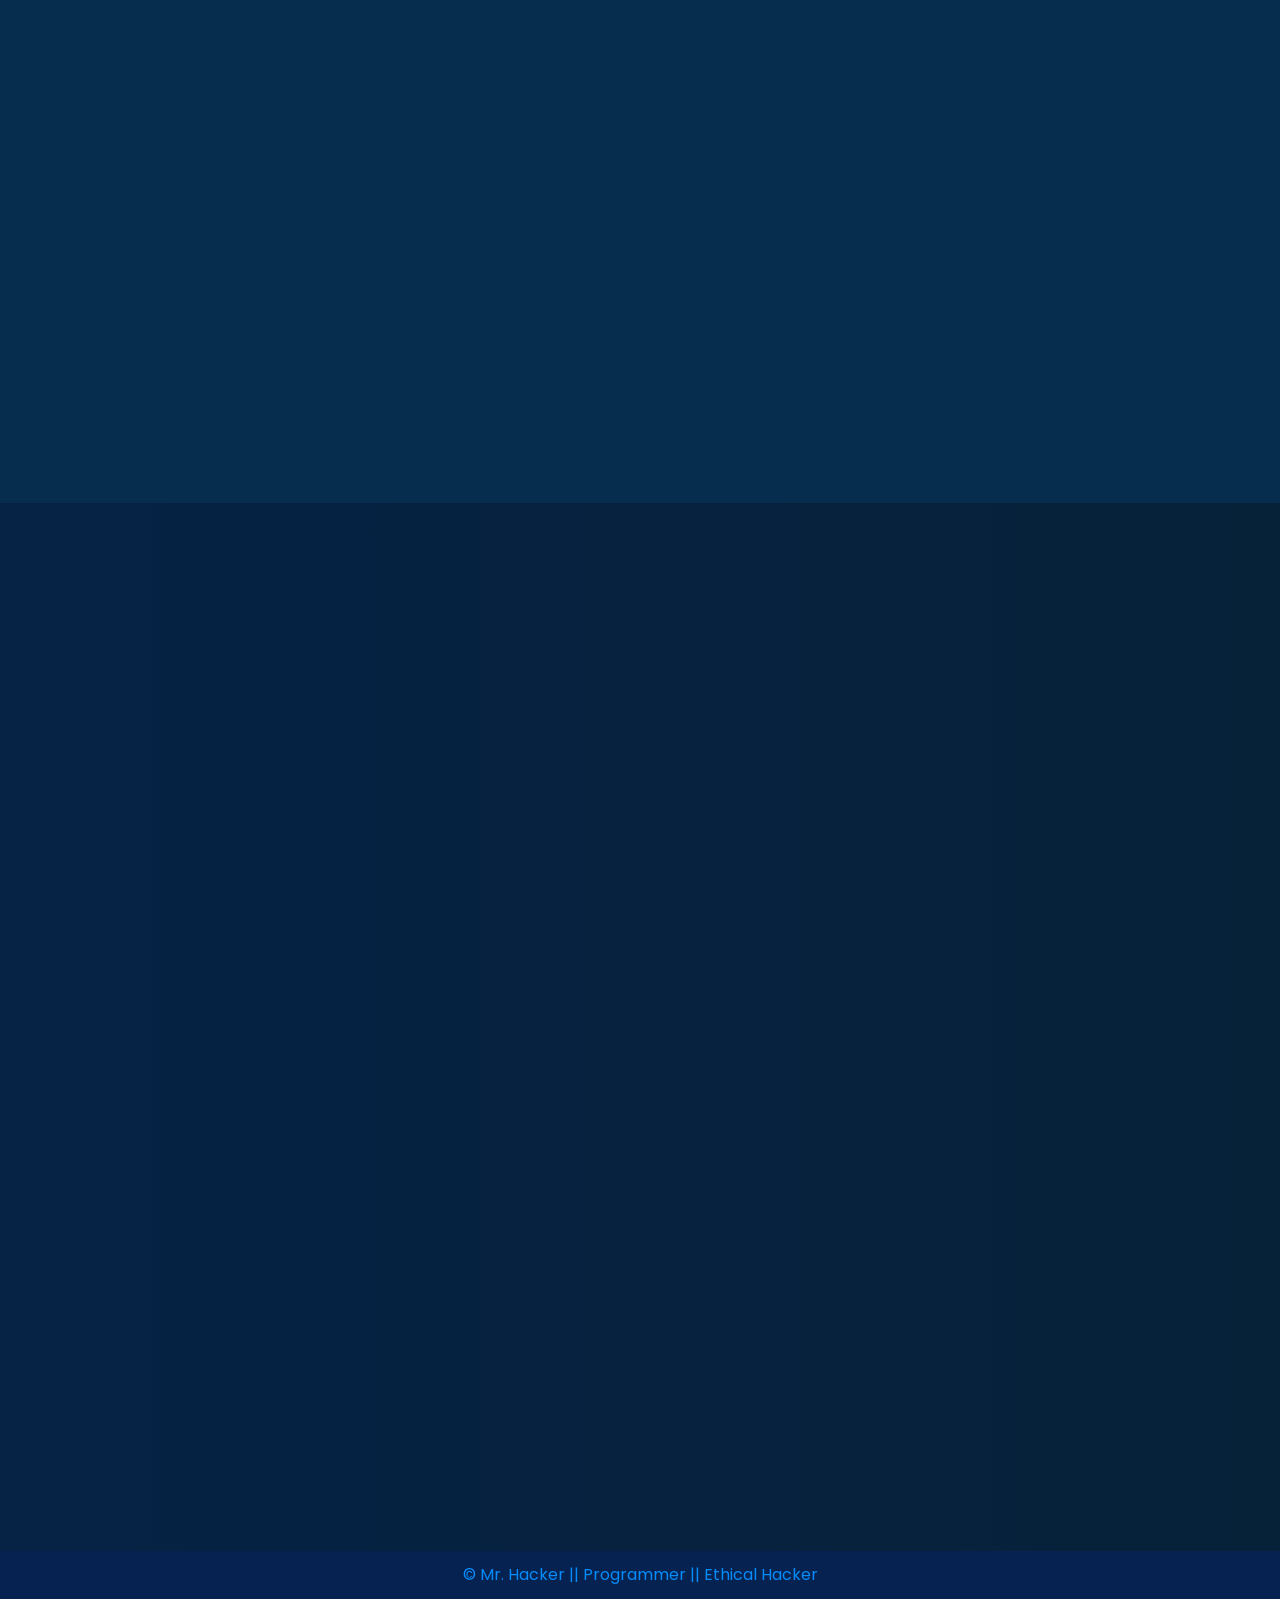
==== commit 590dd0b0: "Signed-off-by: pankajneema <pankaj200321@gmail.com>" ====
--- a/index.html
+++ b/index.html
@@ -3,7 +3,7 @@
 
 <head>
 
-	<title>Clark - Free Bootstrap 4 Template by Colorlib</title>
+	<title>CodeSynergy - Synergy in Coding, Excellence in Solutions</title>
 	<style>
 		.progress-wrap {
 			background:   #3876d9;
@@ -33,6 +33,148 @@
 		.sub_line {
 			color: #d3d3d3;
 		}
+
+.shareArticle {
+  padding-top: 10px;
+}
+
+.shareSocial {
+  display: flex;
+  flex-flow: row;
+  align-items: center;
+  margin-bottom: 30px;
+  @media (max-width: 767px) {
+    flex-flow: column;
+  }
+  .socialTitle {
+    margin: 0 15px 0 0;
+    font-size: 20px;
+    @media (max-width: 767px) {
+      margin-bottom: 15px;
+      text-align: center;
+    }
+  }
+  .socialList {
+    list-style: none;
+    margin: 0;
+    padding: 0;
+    display: flex;
+    justify-content: flex-start;
+    justify-content: center;
+    flex-flow: row wrap;
+    li {
+      margin: 5px;
+      &:first-child {
+        padding-left: 0;
+      }
+      a {
+        position: relative;
+        display: flex;
+        justify-content: center;
+        align-items: center;
+        width: 50px;
+        height: 50px;
+        border-radius: 100%;
+        text-decoration: none;
+        background-color: #999;
+        color: #fff;
+        transition: .35s;
+        i {
+          position: absolute;
+          top: 50%;
+          left: 50%;
+          transform-origin: top left;
+          transform: scale(1) translate(-50%, -50%);
+          transition: .35s;
+        }
+        &:hover {
+          i {
+            transform: scale(1.5) translate(-50%, -50%);
+          }
+        }
+      }
+      &:nth-child(1) a {
+        background-color: #135cb6;
+      }
+      &:nth-child(2) a {
+        background-color: #00aced;
+      }
+	  &:nth-child(3) a {
+        background-color: #1FB381;
+      }
+      &:nth-child(4) a {
+		background-color: #ff0a4b;
+      } 
+     
+    }
+  }
+}
+
+.shareLink {
+  .permalink {
+    position: relative;
+    border-radius: 30px;
+    .textLink {
+      text-align: center;
+      padding: 12px 60px 12px 30px;
+      height: 45px;
+      width: 450px;
+      font-size: 16px;
+      letter-spacing: .3px;
+      color: #494949;
+      border-radius: 25px;
+      border: 1px solid #f2f2f2;
+      background-color: #f2f2f2;
+      outline: 0;
+      appearance: none;
+      transition: all .3s ease;
+      @media (max-width: 767px) {
+        width: 100%;
+      }
+      &:focus {
+        border-color: #d8d8d8;
+      }
+      &::selection {
+        color: #fff;
+        background-color: #ff0a4b;
+      }
+    }
+    .copyLink {
+      position: absolute;
+      top: 50%;
+      right: 25px;
+      cursor: pointer;
+      transform: translateY(-50%);
+      &:hover {
+        &:after {
+          opacity: 1;
+          transform: translateY(0) translateX(-50%);
+        }
+      }
+      &:after {
+        content: attr(tooltip);
+        width: 140px;
+        bottom: -40px;
+        left: 50%;
+        padding: 5px;
+        border-radius: 4px;
+        font-size: 0.8rem;
+        opacity: 0;
+        pointer-events: none;
+        position: absolute;
+        background-color: #000000;
+        color: #ffffff;
+        transform: translateY(-10px) translateX(-50%);
+        transition: all 300ms ease;
+            text-align: center;
+      }
+      i {
+        font-size: 20px;
+        color: #ff0a4b;
+      }
+    }
+  }
+}
 	</style>
 	
 	
@@ -93,39 +235,31 @@
 					<div class="row d-md-flex no-gutters slider-text align-items-end justify-content-end"
 						data-scrollax-parent="true">
 						<div class="one-third js-fullheight order-md-last img"
-							style="background-image:url(images/home_1.png);">
+							style="background-image:url(images/home_2.png);">
 							<div class="overlay"></div>
 						</div>
-						<div class="one-forth d-flex  align-items-center ftco-animate"
-							>
+						<div class="one-forth d-flex  align-items-center ftco-animate">
 							<div class="text">
 								<span class="subheading">Hello!</span>
-								<h1 class="mb-4 mt-3">I'm <span>Pankaj Kumar</span></h1>
-								<h2 class="mb-4">A software Engineer</h2>
-								<p><a href="#" class="btn btn-primary py-3 px-4">Hire me</a> <a href="#"
-										class="btn btn-white btn-outline-white py-3 px-4">My works</a></p>
-							</div>
-						</div>
-					</div>
-				</div>
-			</div>
-
-			<div class="slider-item">
-				<div class="overlay"></div>
-				<div class="container">
-					<div class="row d-flex no-gutters slider-text align-items-end justify-content-end"
-						data-scrollax-parent="true">
-						<div class="one-third js-fullheight order-md-last img"
-							style="background-image:url(images/home_2.png);">
-							<div class="overlay"></div>
-						</div>
-						<div class="one-forth d-flex align-items-center ftco-animate"
-							data-scrollax=" properties: { translateY: '70%' }">
-							<div class="text">
-								<h1><span class="subheading">Hello!</span></h1>
-								<h1 class="mb-4 mt-3">I'm passionate about crafting innovative solutions as a <span>software engineer</span> based in India</h1>	
-															<p><a  href="#contact-section" class="btn btn-primary py-3 px-4">Hire me</a> <a href="#services-section"
-										class="btn btn-white btn-outline-white py-3 px-4">My works</a></p>
+								<h1 class="mb-4 mt-5">I'm <span>Pankaj Kumar</span></h1>
+								<h2 class="mb-4 mt-3">A software engineer from India, adept at solving the latest technical challenges and dedicated to crafting innovative solutions.</h2>
+								<p>
+									<!-- SOCIAL LINKES  -->
+									<div class="shareArticle">
+										<div class="shareSocial">
+											<a href="#contact-section" class="btn btn-primary py-3 px-4">
+												GET IN TOUCH <i class="fas fa-arrow-right" style="margin-left: 10px;"></i>
+											</a>										 
+										 <ul class="socialList pl-3">
+											<li><a href="https://m.facebook.com/profile.php?id=100073244336532"><i class="fab fa-facebook-f"></i></a></li>
+											<li><a href="https://www.linkedin.com/in/pankaj-neema-b8b10320b/"><i class="fab fa-linkedin-in"></i></a></li>
+											<li><a href="https://wa.me/918171268630/"><i class="fab fa-whatsapp"></i></a></li>
+											<li><a href="mailto:pankaj200321@gmail.com"><i class="fab fa-google"></i></a></li>
+										  </ul>
+										</div>
+									  </div>
+									  <!-- SOCIAL LINKES END HERE  -->
+								</p>
 							</div>
 						</div>
 					</div>
@@ -562,16 +696,16 @@
 			</div>
 			<div class=" container border border-primary rounded py-5 ftco-animate" style="background-color:  #05325c; background-image: linear-gradient(to right, #05325c, #062239);">
 				<div class="row justify-content-center" style="display: flex;">
-				<div class="col-3" onclick="location.href='https://wa.me/918171268630/';" style="cursor: pointer;">
-					<center><h3 style="color: #048CFB;">💬📞</h3></center>
+				<div class="col-3" style="cursor: pointer;">
+					<center><h3 style="color: #048CFB;"><a href="tel:your-phone-number" style="color: blue;">
+						<i class="fas fa-phone-alt"></i> </a></h3></center>
 					<p class="text-center"> +91 8171268630 <br>
-					<span>📱 Let's chat!</span></p>
 				</div>
 				<div class="col-3">
 					<center><h3 style="color: #048CFB;">📮</h3></center>
 					 <p class="text-center">pankaj200321@gmail.com</p>
 				</div>
-				<div class="col-3" onclick="location.href='https://www.example.com';" style="cursor: pointer;">
+				<div class="col-3"  style="cursor: pointer;">
 					<center><h3 style="color: #048CFB;">📍🗺️</h3></center>
 					<div class="text-center">sector 62, Noida, Uttar Pradesh, India</div>
 				</div>
@@ -640,8 +774,7 @@
 		&copy;  Mr. Hacker  || Programmer || Ethical Hacker 	  </div> 
 	</footer>
 			<!-- Contact From End Here  Stop  -->
-			<!-- Contact End Here -->
-			<!-- <script src="js/jquery.min.js"></script> -->
+	
 			<script src="js/jquery-migrate-3.0.1.min.js"></script>
 			<script src="js/popper.min.js"></script>
 			<script src="js/bootstrap.min.js"></script>
@@ -655,7 +788,6 @@
 			<script src="js/scrollax.min.js"></script>
 			<script src="js/contact.js"></script>
 			<script src="js/main.js"></script>
-			<!-- <script src="js/jquery-3.3.1.min.js"></script> -->
 			<script src="js/jquery.validate.min.js"></script>
 
 </body>
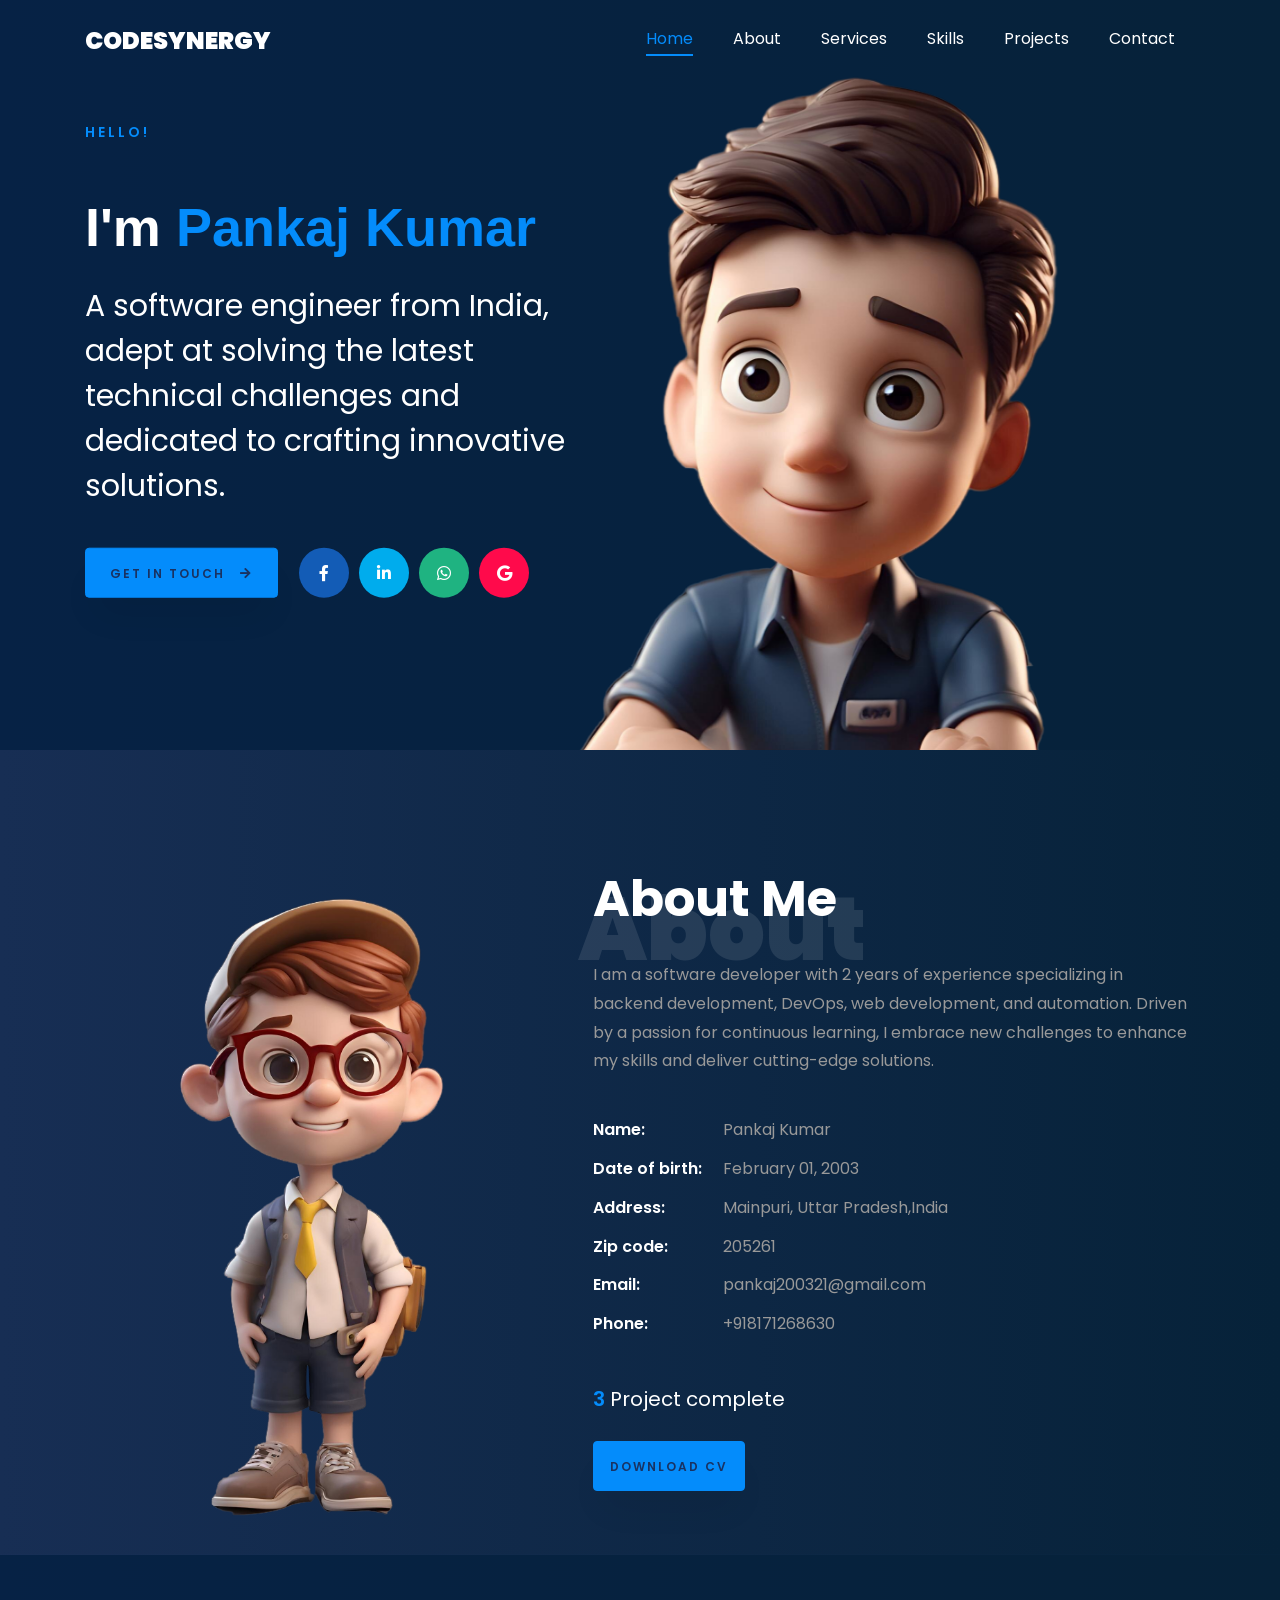
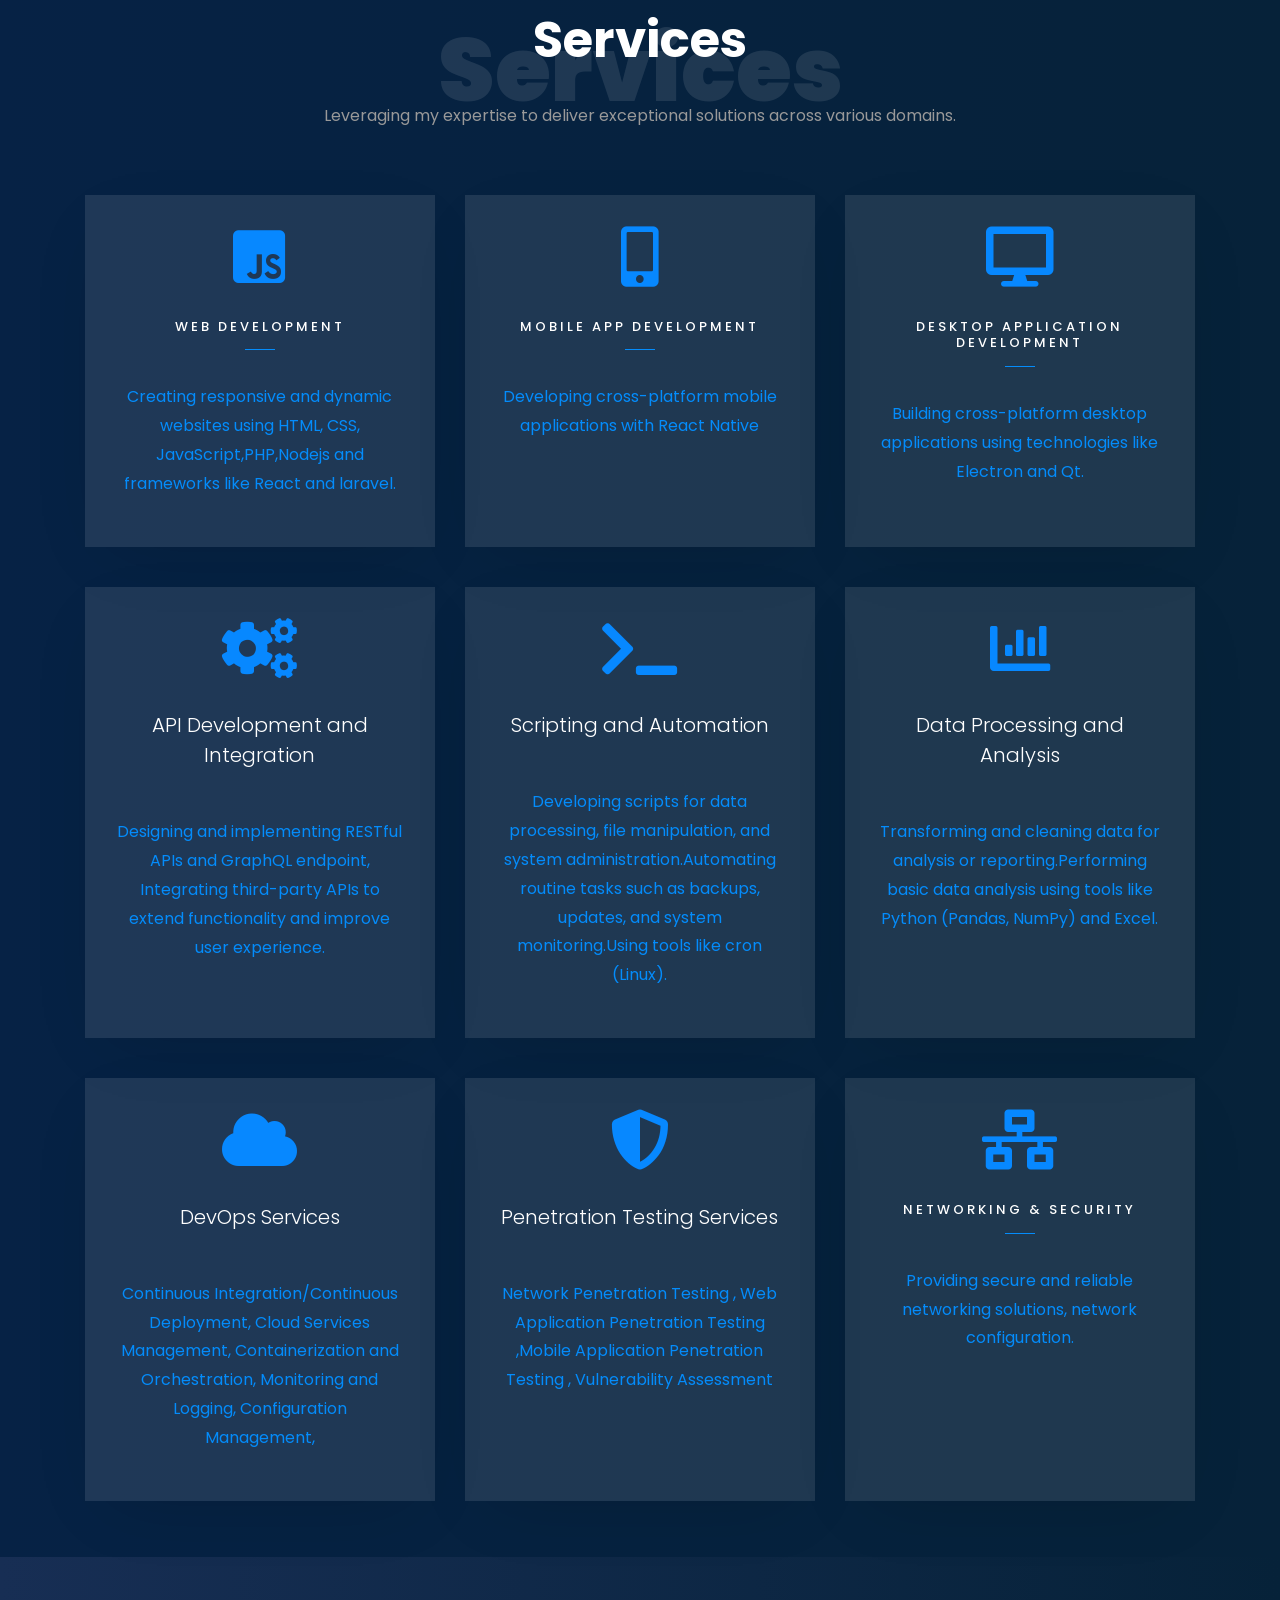
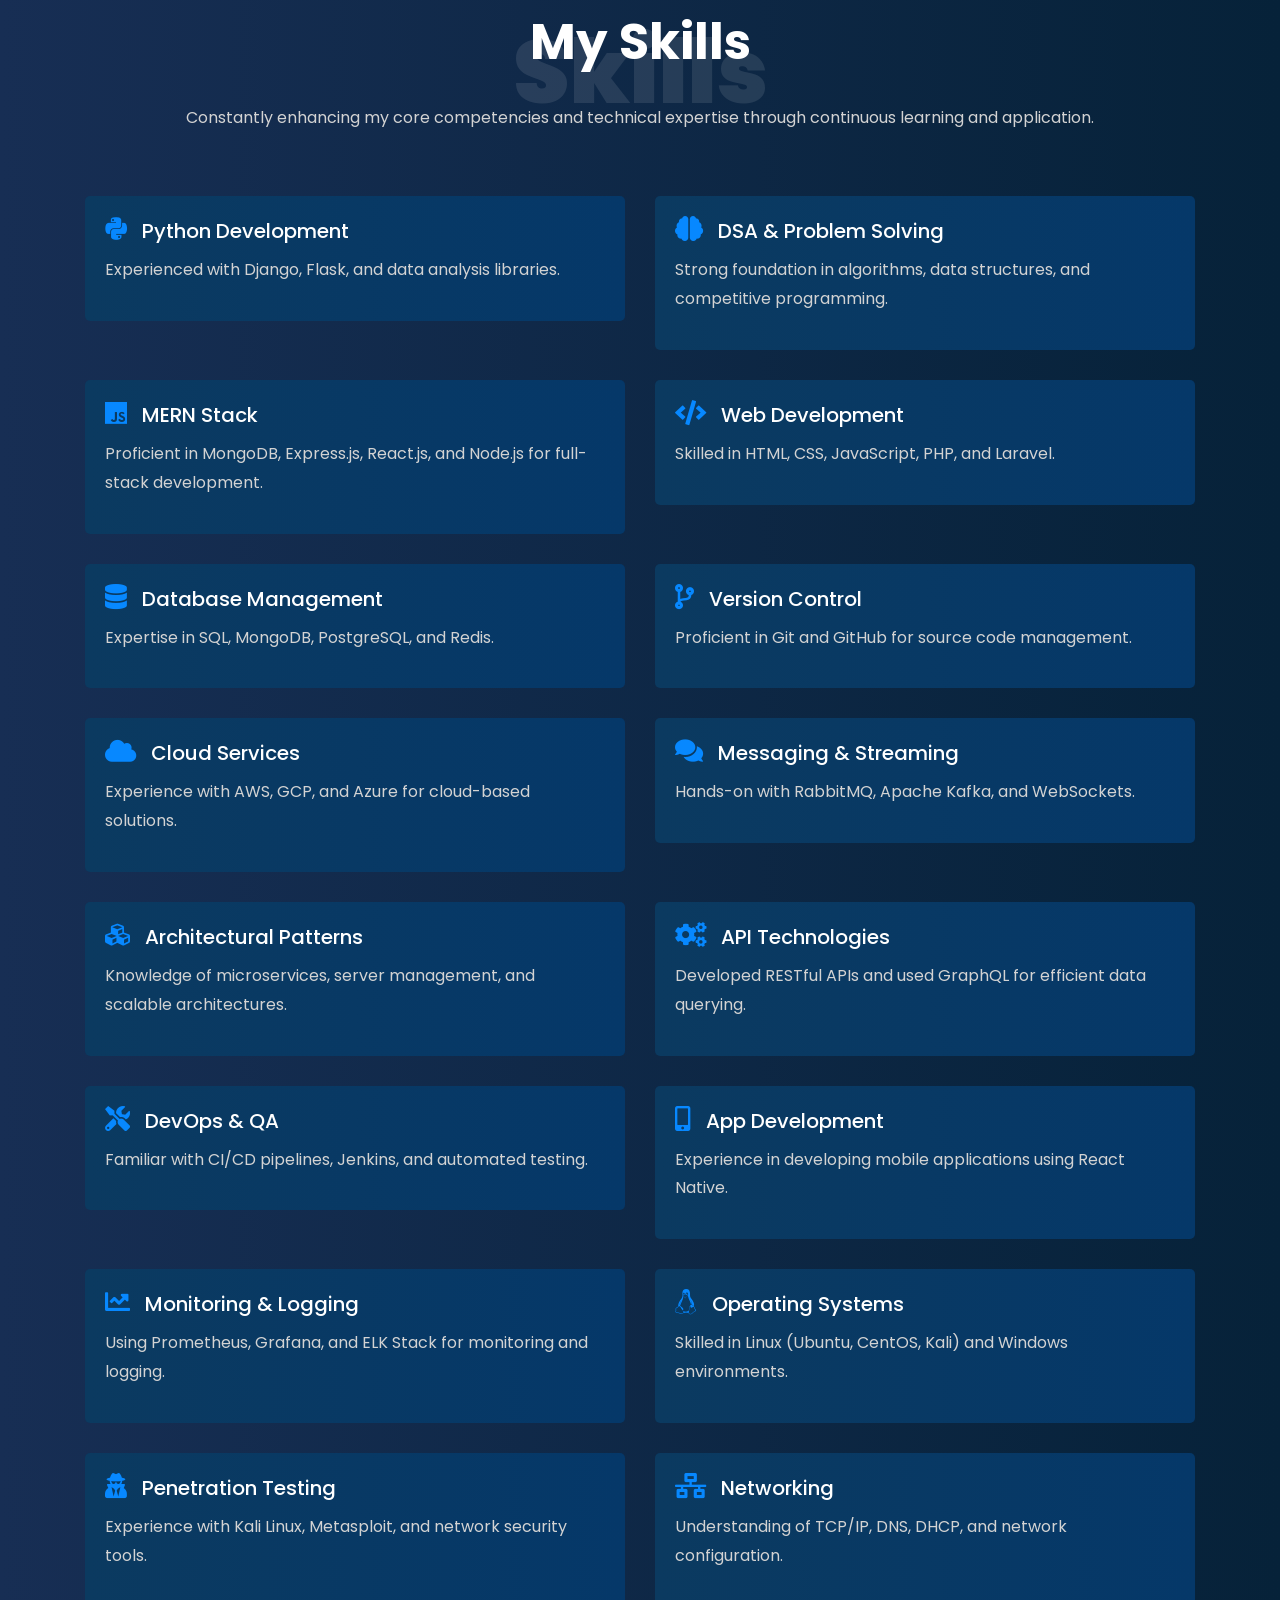
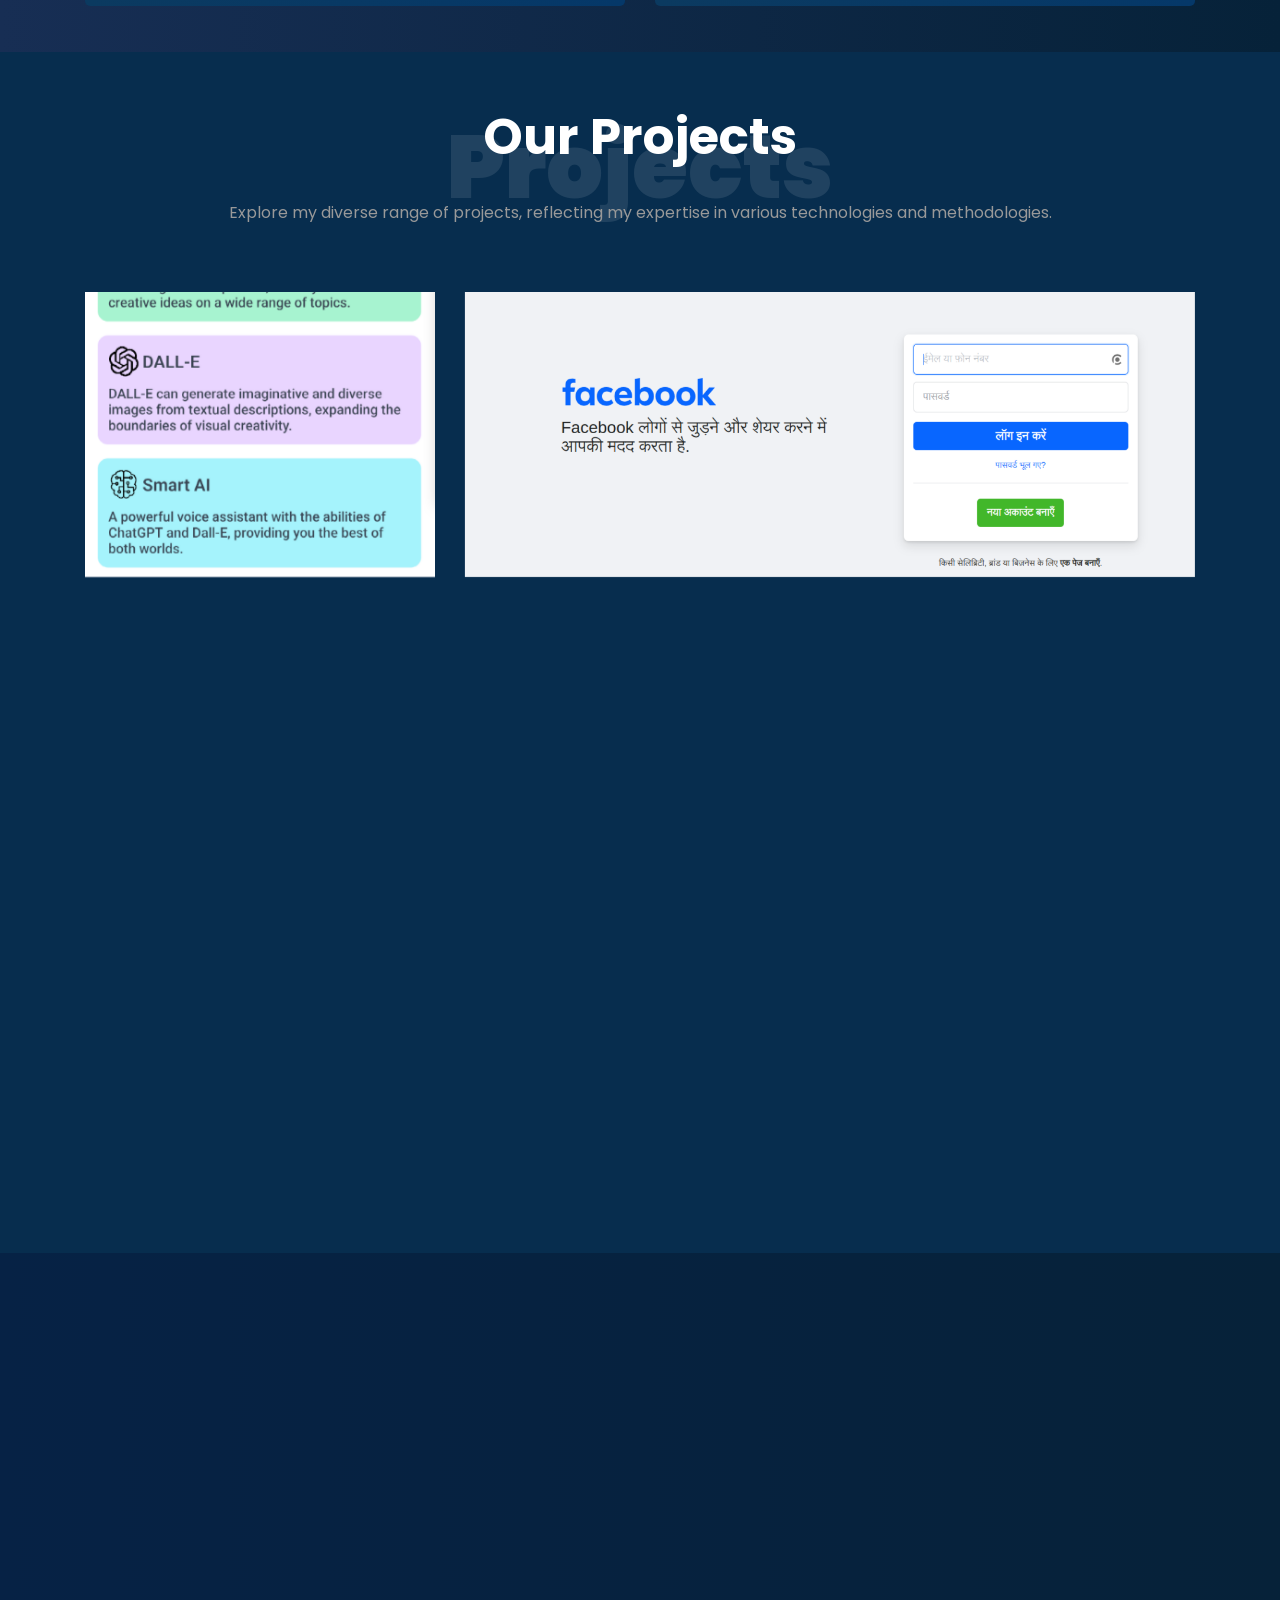
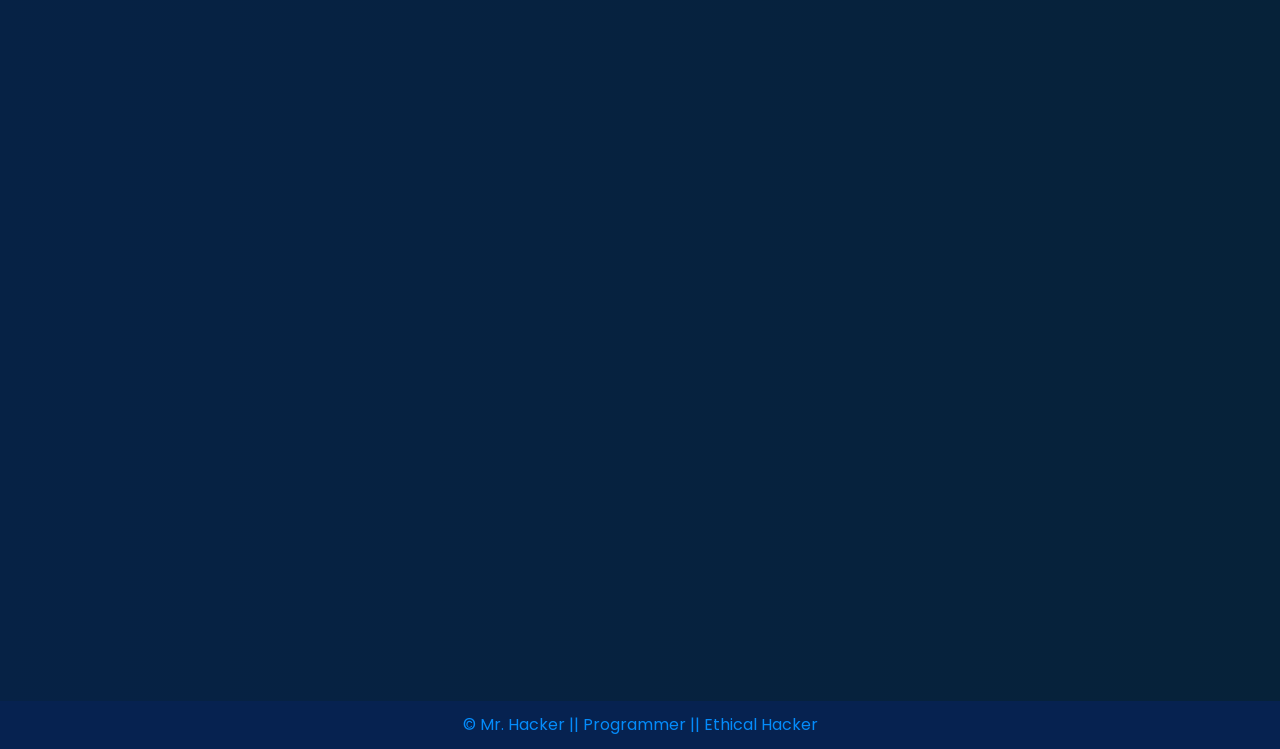
==== commit 1b221029: "Signed-off-by: pankajneema <pankaj200321@gmail.com>" ====
--- a/index.html
+++ b/index.html
@@ -301,7 +301,7 @@
 								<span class="number" data-number="10">0</span>
 								<span>Project complete</span>
 							</p>
-							<p><a href="resume/resume.pdf" download="pankaj_resume.pdf" class="btn btn-primary py-3 px-3">Download CV</a></p>
+							<p><a href="resume/pankaj_resume.pdf" download="pankaj_resume.pdf" class="btn btn-primary py-3 px-3">Download CV</a></p>
 						</div>
 					</div>
 				</div>
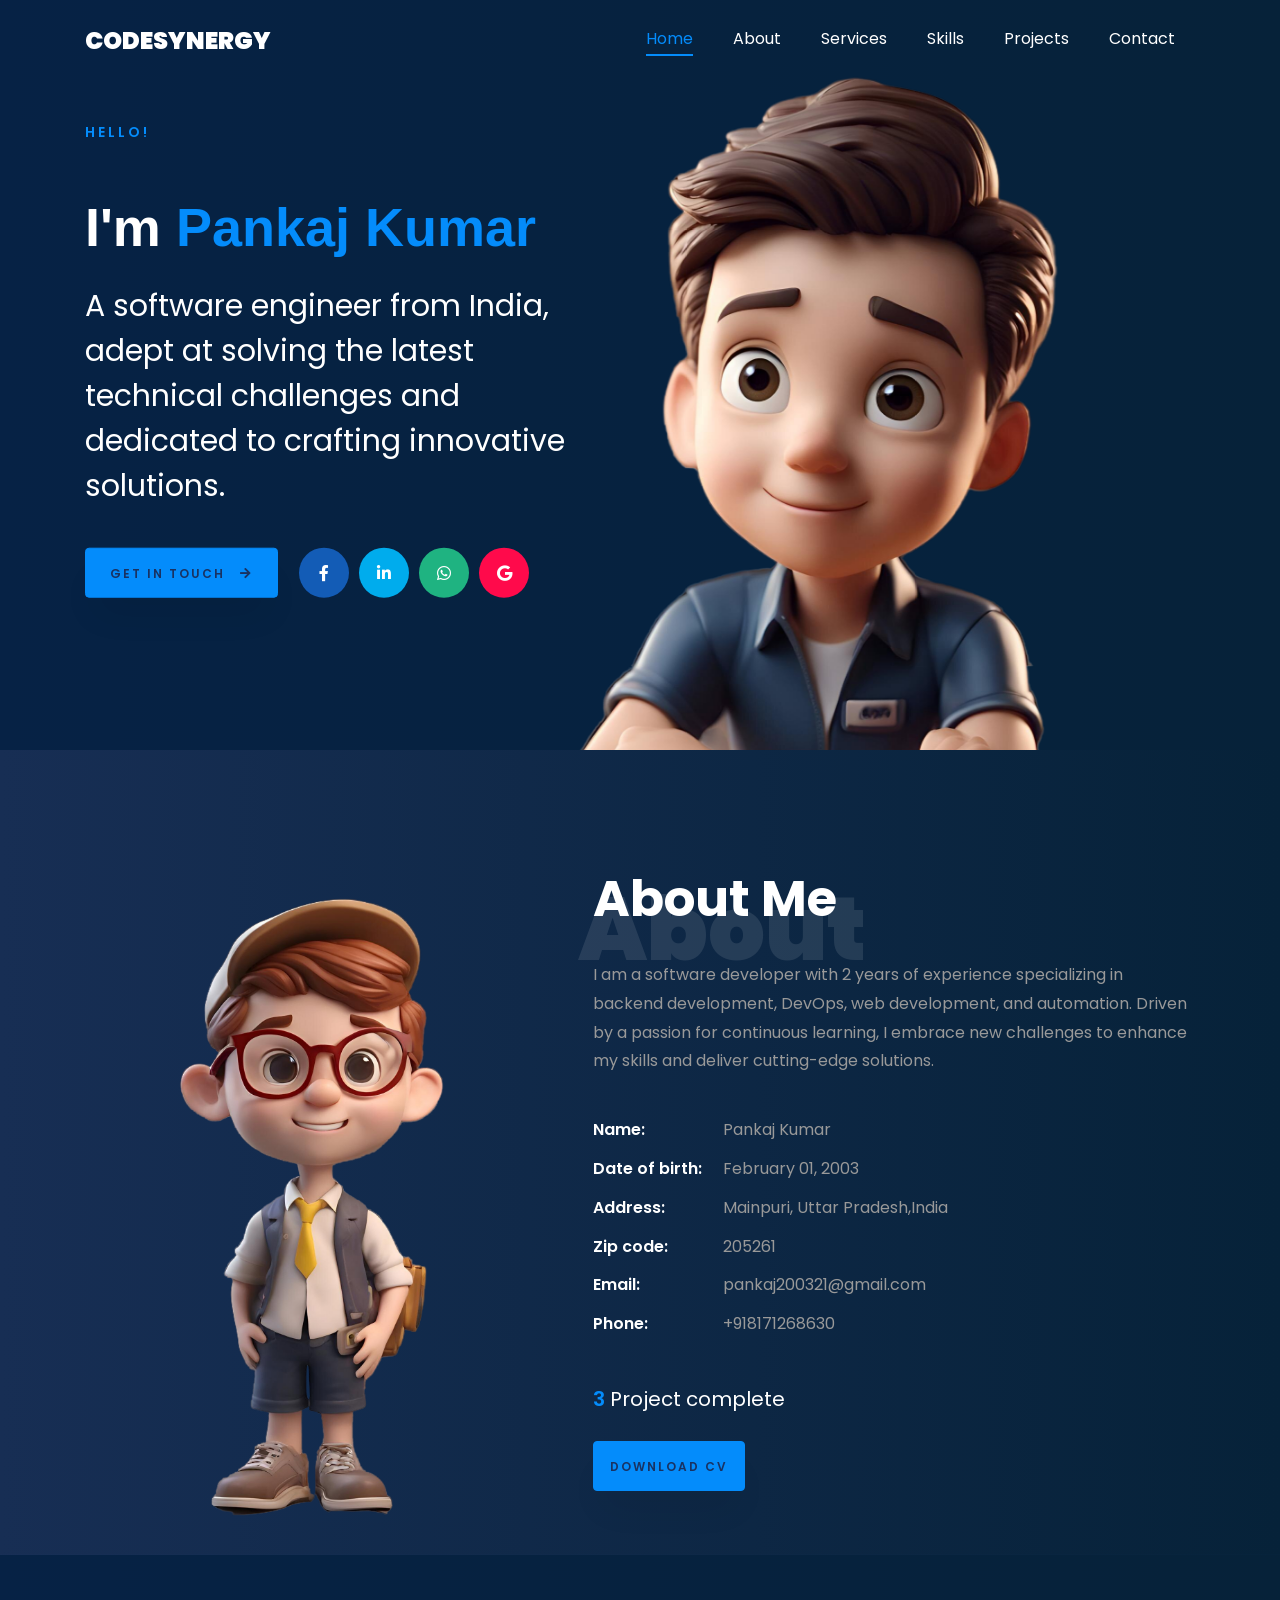
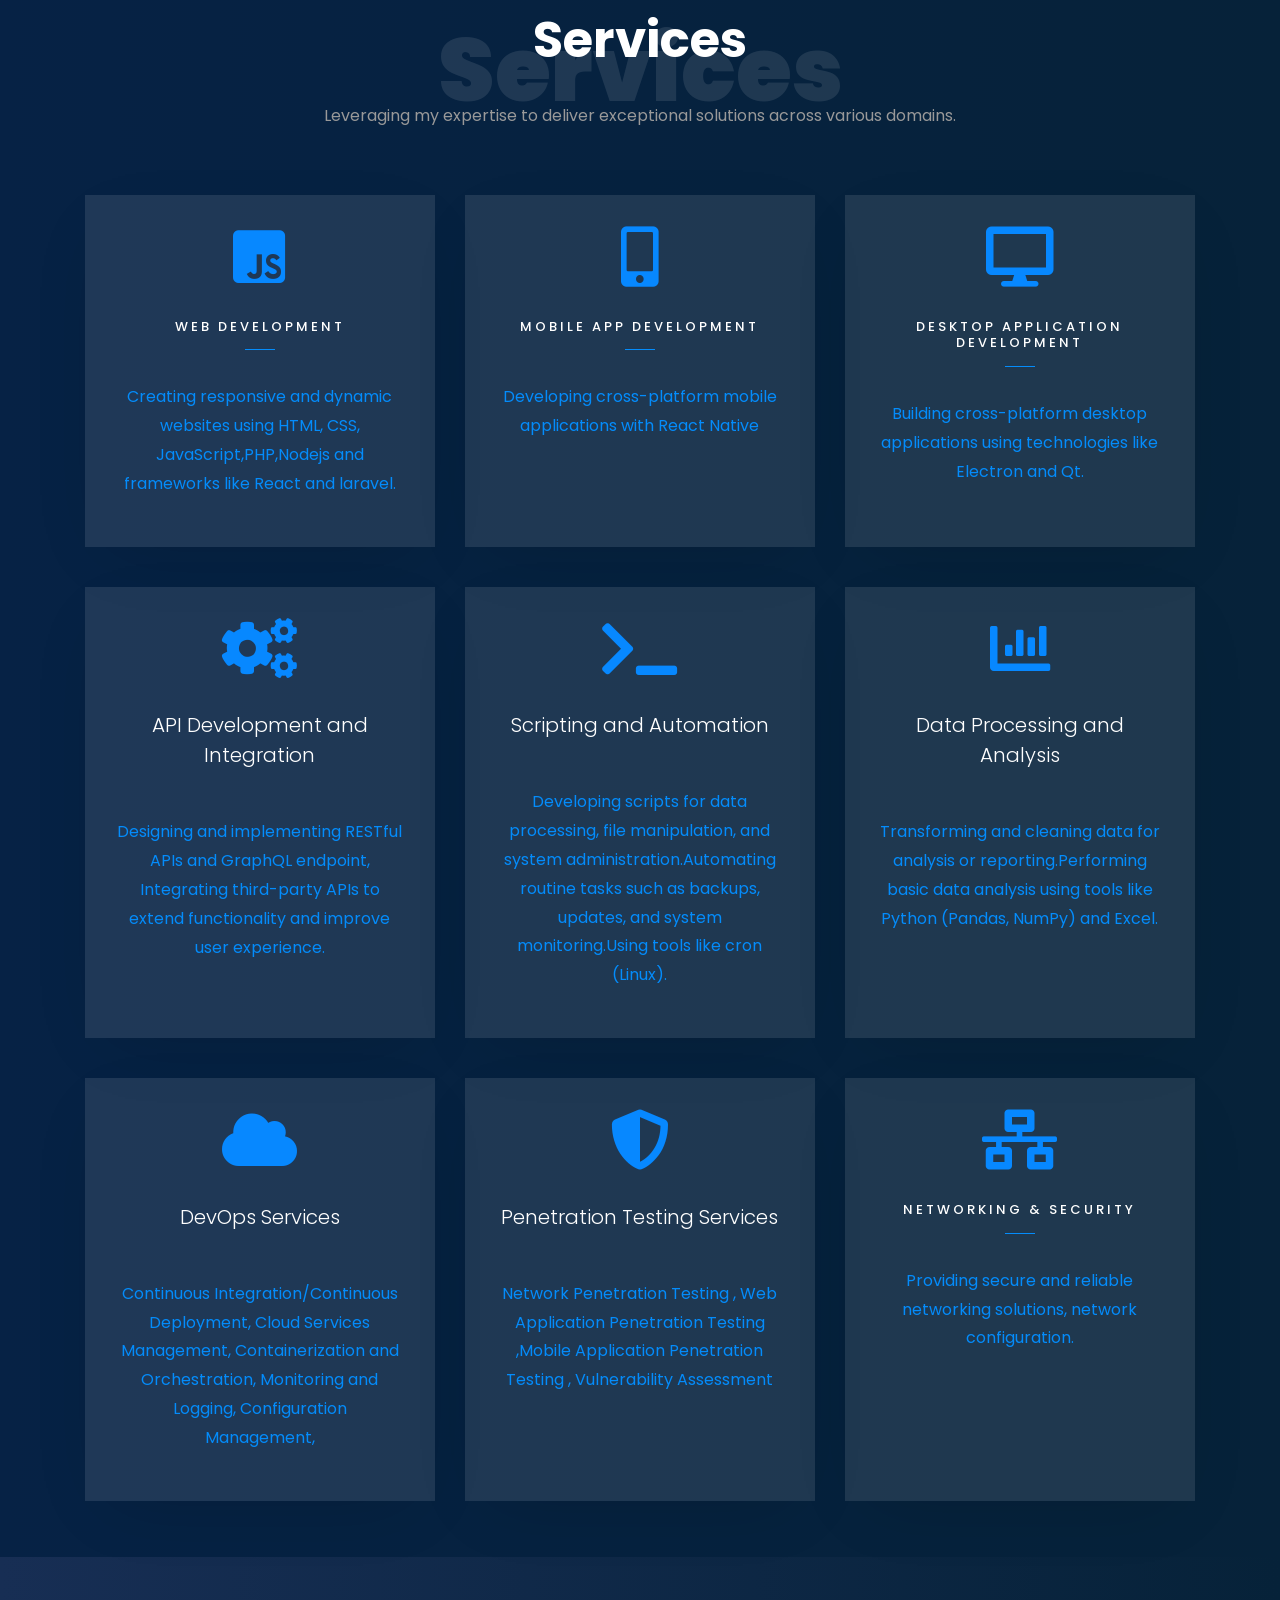
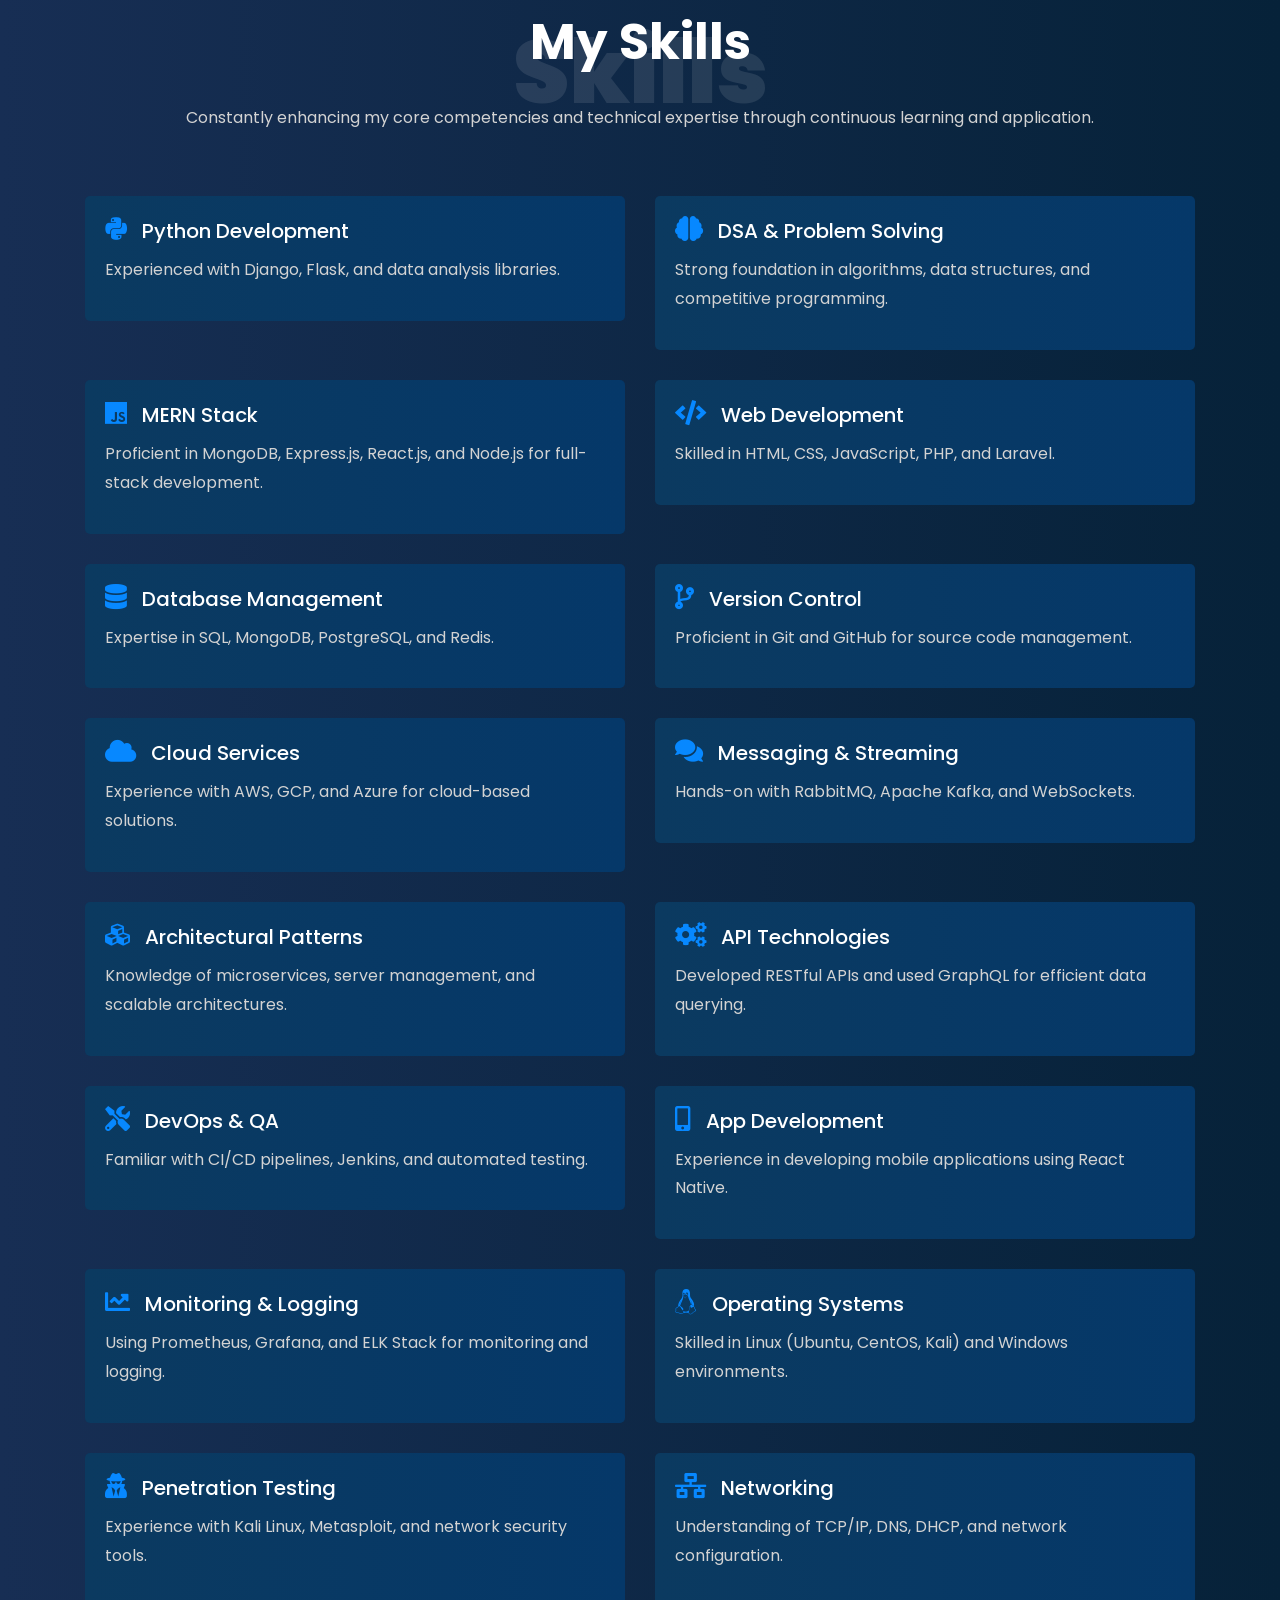
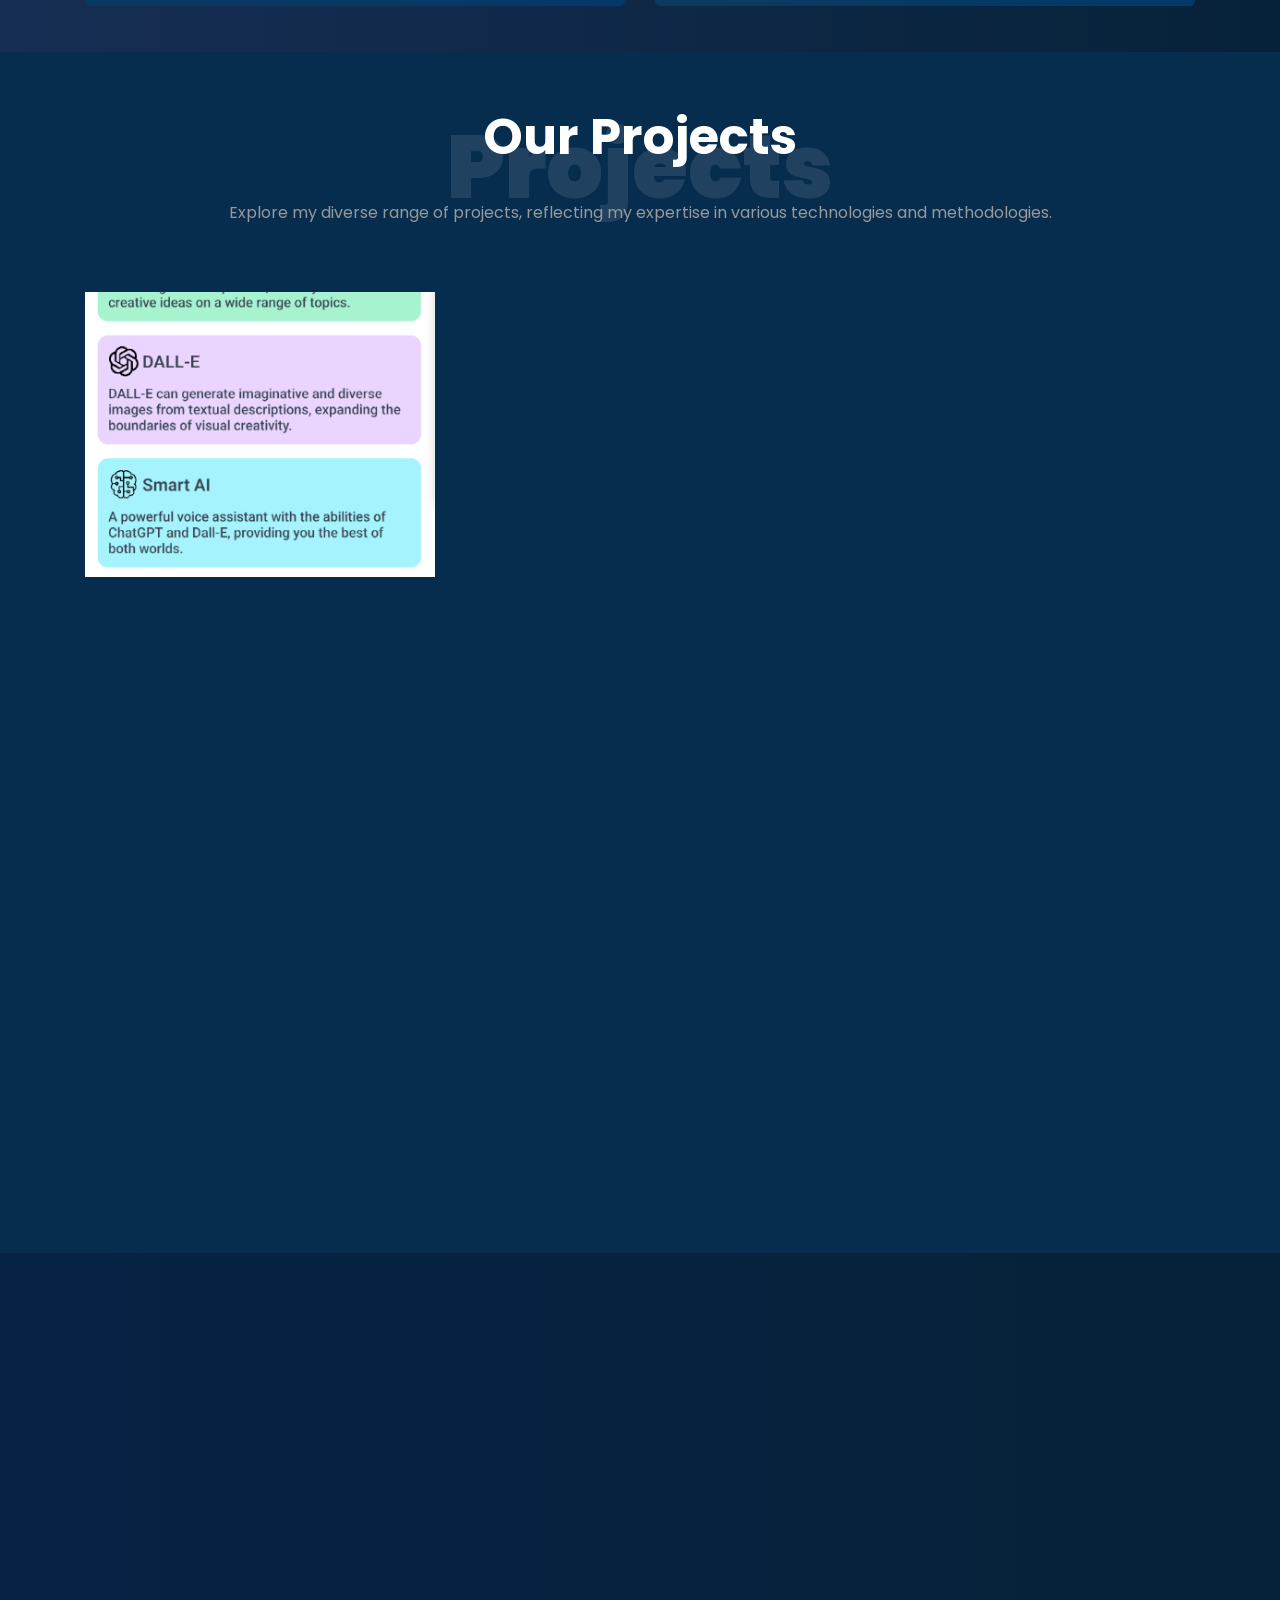
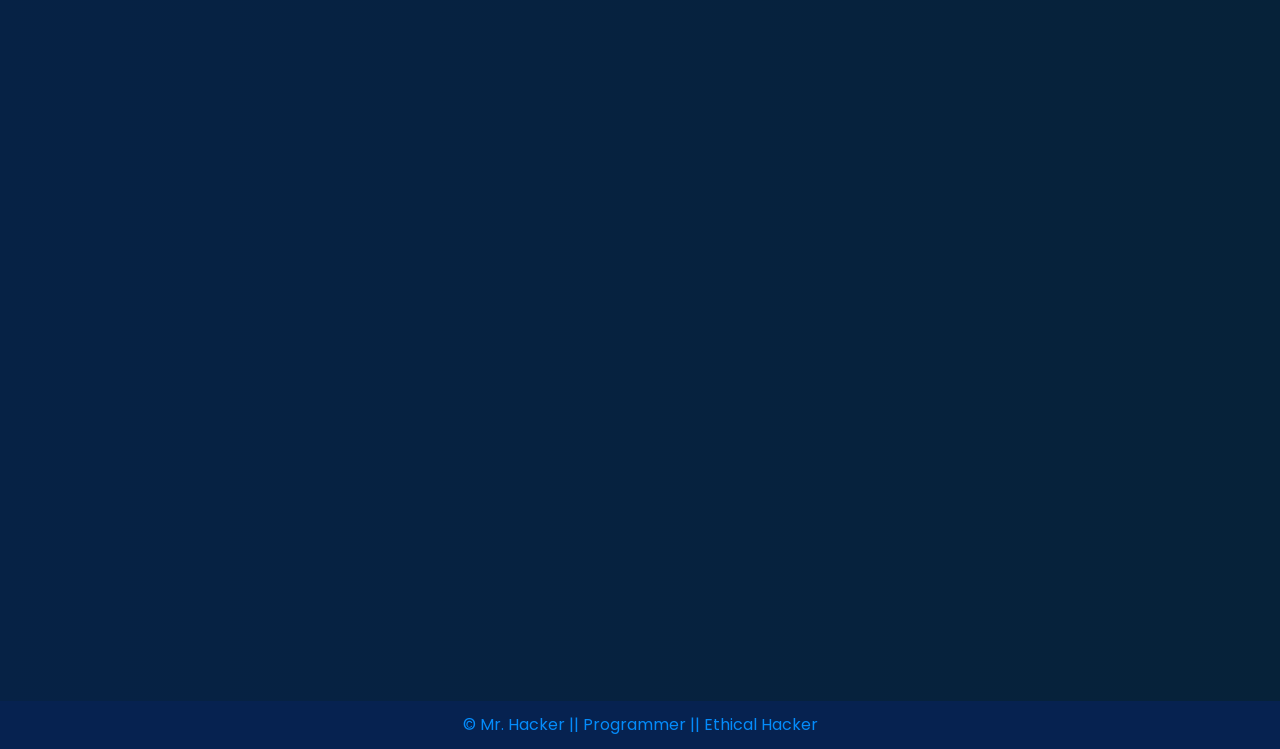
==== commit fef76afa: "Fix EMail Signed-off-by: pankajneema <pankaj200321@gmail.com>" ====
--- a/index.html
+++ b/index.html
@@ -2,6 +2,9 @@
 <html lang="en">
 
 <head>
+	<!-- <script src="https://smtpjs.com/v3/smtp.js">
+	</script> -->
+	<script src="https://smtpjs.com/v3/smtp.js"></script>
 
 	<title>CodeSynergy - Synergy in Coding, Excellence in Solutions</title>
 	<style>
